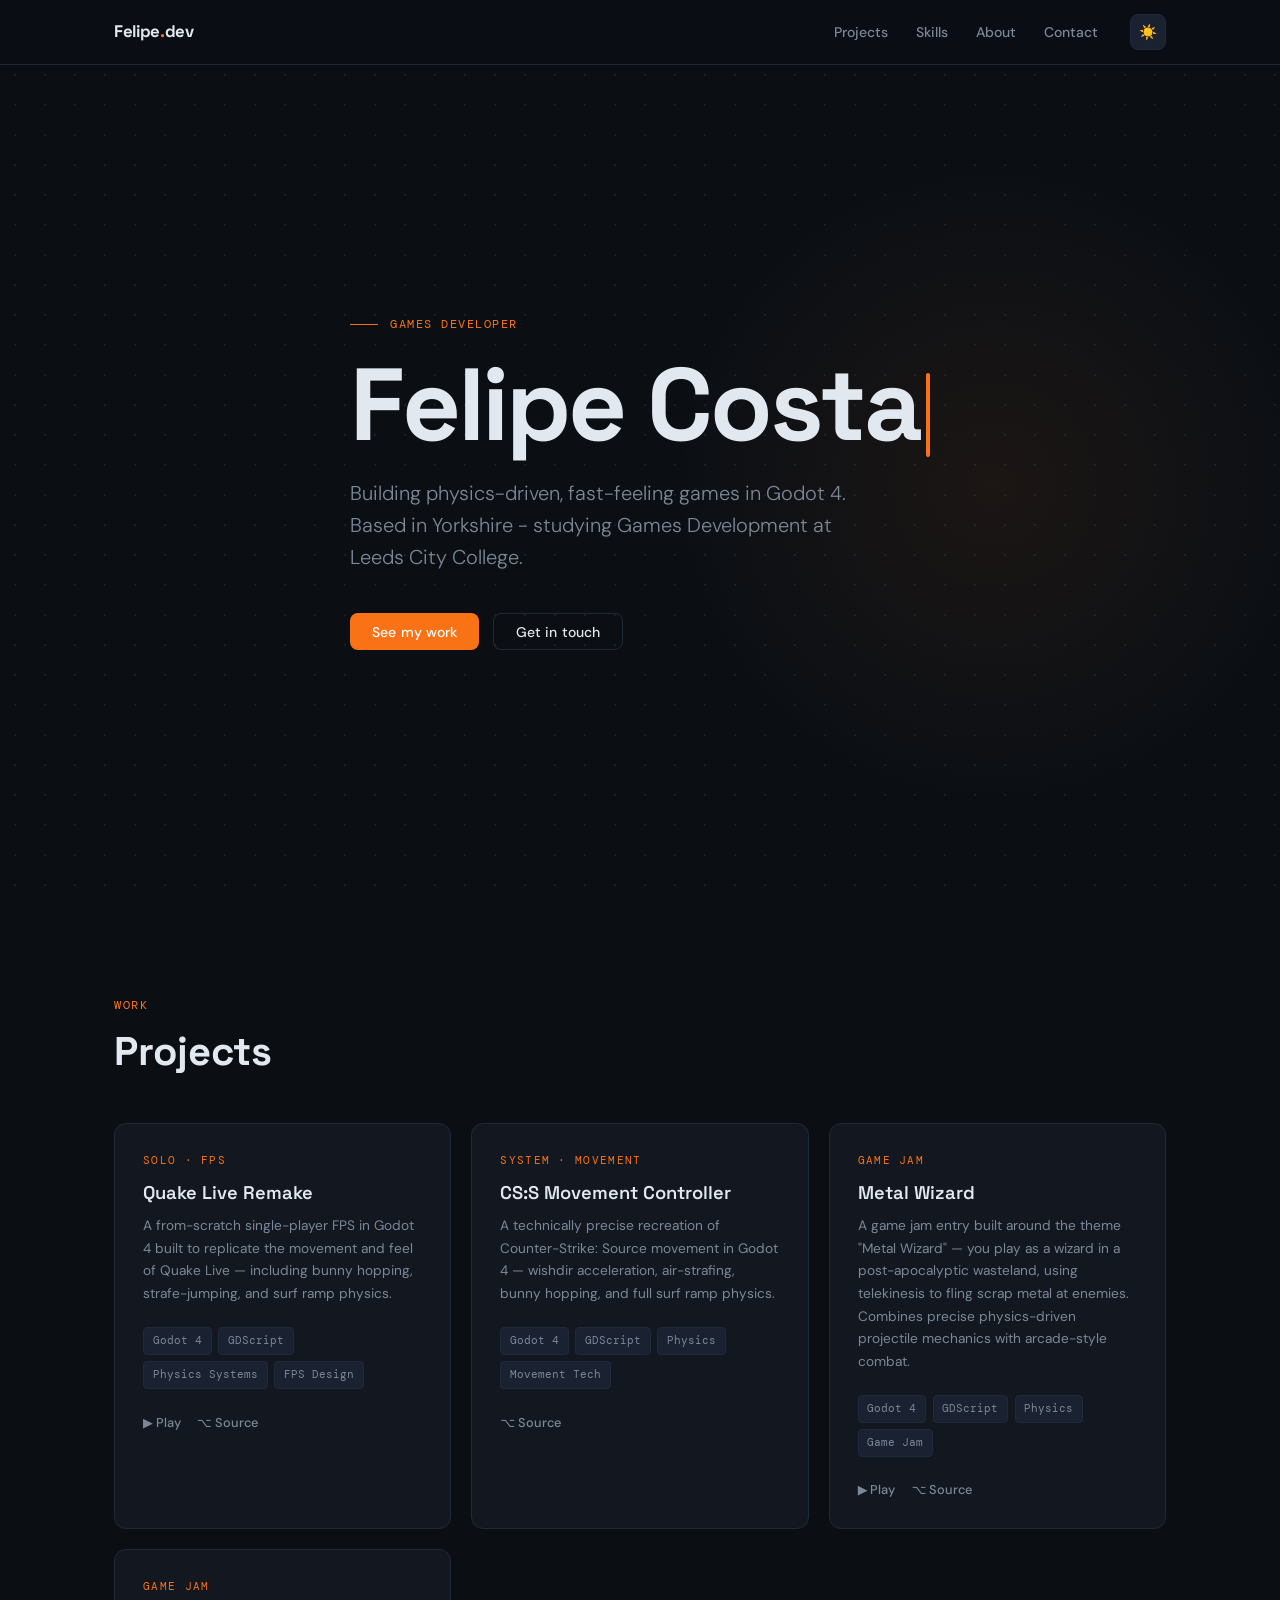
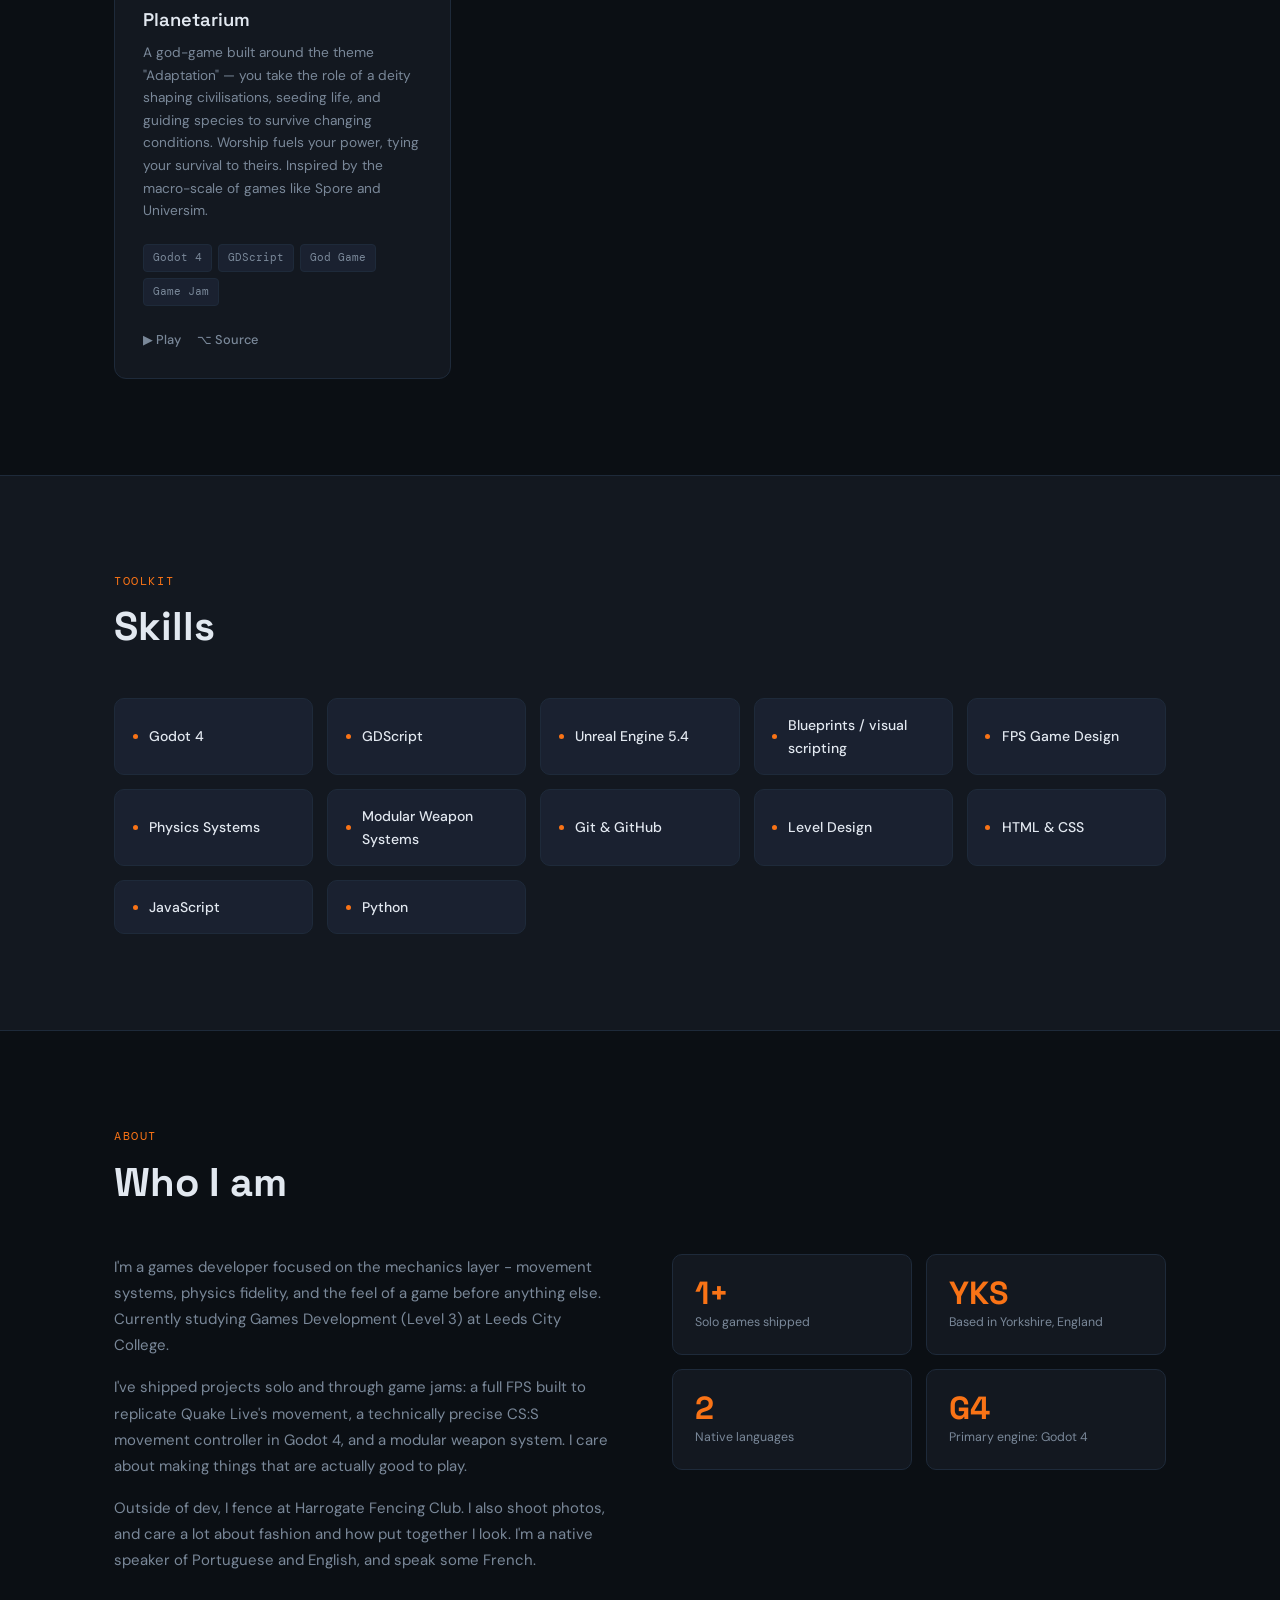
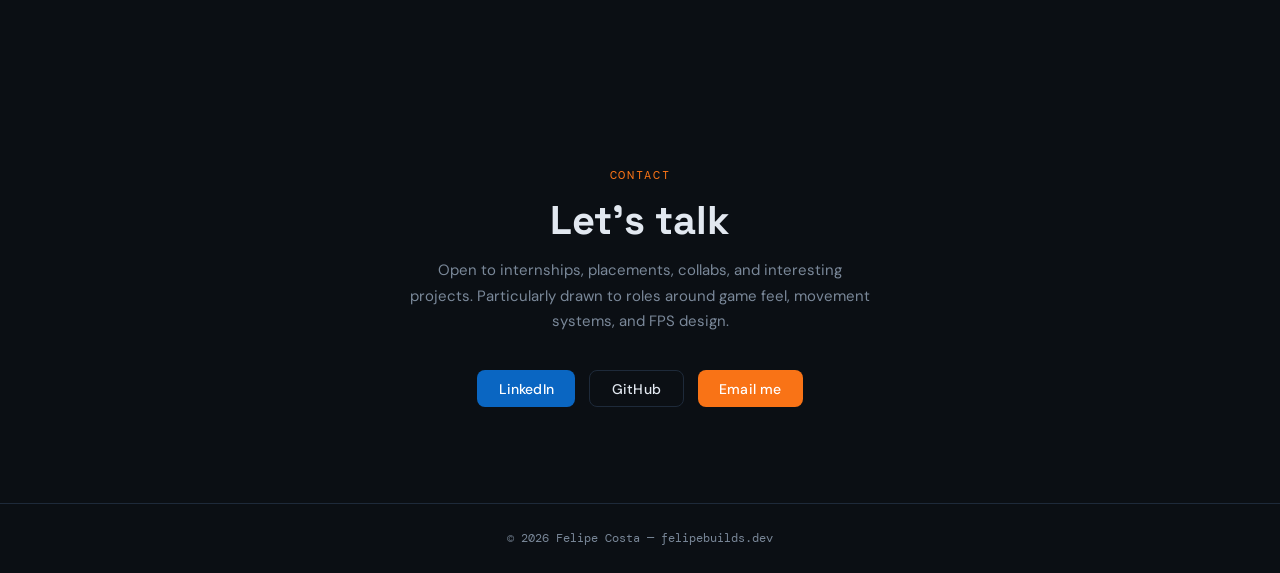
==== index.html @ 974b6982 "Fix HTML closing tag and remove unnecessary lines" ====
<!DOCTYPE html>
<html lang="en" data-theme="dark">
<head>
  <meta charset="UTF-8" />
  <meta name="viewport" content="width=device-width, initial-scale=1.0" />
  <title>Felipe Costa — Games Developer</title>
  <link rel="preconnect" href="https://fonts.googleapis.com" />
  <link rel="preconnect" href="https://fonts.gstatic.com" crossorigin />
  <link href="https://fonts.googleapis.com/css2?family=Space+Grotesk:wght@400;500;600;700&family=DM+Sans:ital,opsz,wght@0,9..40,300;0,9..40,400;0,9..40,500;1,9..40,300&family=DM+Mono:wght@400;500&display=swap" rel="stylesheet" />
  <style>

    /* ============================================================
       DESIGN TOKENS — edit colours here
    ============================================================ */
    :root {
      --bg:        #0B0F14;
      --surface:   #131820;
      --surface-2: #1A2130;
      --border:    #1E2A3A;
      --text:      #E2E8F0;
      --text-2:    #7A8899;
      --accent:    #F97316;
      --nav-bg:    rgba(11, 15, 20, 0.85);
    }

    [data-theme="light"] {
      --bg:        #F8F9FB;
      --surface:   #FFFFFF;
      --surface-2: #EEF1F5;
      --border:    #DDE2EA;
      --text:      #0B0F14;
      --text-2:    #5A6676;
      --accent:    #EA6C10;
      --nav-bg:    rgba(248, 249, 251, 0.85);
    }


    /* ============================================================
       RESET & BASE
    ============================================================ */
    *, *::before, *::after { box-sizing: border-box; margin: 0; padding: 0; }

    html { scroll-behavior: smooth; }

    body {
      background-color: var(--bg);
      color: var(--text);
      font-family: 'DM Sans', system-ui, sans-serif;
      font-size: 1rem;
      line-height: 1.65;
      transition: background-color 0.3s, color 0.3s;
      -webkit-font-smoothing: antialiased;
    }

    a { color: inherit; text-decoration: none; }


    /* ============================================================
       LAYOUT UTILITIES
    ============================================================ */
    .container {
      max-width: 1100px;
      margin: 0 auto;
      padding: 0 1.5rem;
    }

    .section { padding: 6rem 0; }

    .section-label {
      font-family: 'DM Mono', monospace;
      font-size: 0.72rem;
      letter-spacing: 0.14em;
      text-transform: uppercase;
      color: var(--accent);
      margin-bottom: 0.85rem;
      display: block;
    }

    .section-title {
      font-family: 'Space Grotesk', sans-serif;
      font-size: clamp(1.75rem, 4vw, 2.5rem);
      font-weight: 700;
      color: var(--text);
      line-height: 1.15;
      margin-bottom: 3rem;
    }


    /* ============================================================
       NAV
    ============================================================ */
    nav {
      position: fixed;
      top: 0; left: 0; right: 0;
      z-index: 100;
      background: var(--nav-bg);
      backdrop-filter: blur(14px);
      -webkit-backdrop-filter: blur(14px);
      border-bottom: 1px solid var(--border);
      transition: background 0.3s;
    }

    .nav-inner {
      display: flex;
      align-items: center;
      justify-content: space-between;
      height: 64px;
    }

    .nav-logo {
      font-family: 'Space Grotesk', sans-serif;
      font-weight: 700;
      font-size: 1.05rem;
      color: var(--text);
      letter-spacing: -0.02em;
    }

    .nav-logo span { color: var(--accent); }

    .nav-right {
      display: flex;
      align-items: center;
      gap: 2rem;
    }

    .nav-links {
      display: flex;
      align-items: center;
      gap: 1.75rem;
      list-style: none;
    }

    .nav-links a {
      font-size: 0.875rem;
      font-weight: 500;
      color: var(--text-2);
      transition: color 0.2s;
    }

    .nav-links a:hover { color: var(--text); }

    .theme-toggle {
      background: var(--surface-2);
      border: 1px solid var(--border);
      color: var(--text-2);
      width: 36px;
      height: 36px;
      border-radius: 8px;
      cursor: pointer;
      display: flex;
      align-items: center;
      justify-content: center;
      font-size: 0.9rem;
      transition: background 0.2s, border-color 0.2s;
      flex-shrink: 0;
    }

    .theme-toggle:hover {
      background: var(--surface);
      border-color: var(--accent);
    }


    /* ============================================================
       HERO
    ============================================================ */
    .hero {
      min-height: 100vh;
      display: flex;
      align-items: center;
      padding-top: 64px;
      position: relative;
      overflow: hidden;
    }

    /* Game-engine dot grid background */
    .hero::before {
      content: '';
      position: absolute;
      inset: 0;
      background-image: radial-gradient(circle, var(--border) 1px, transparent 1px);
      background-size: 30px 30px;
      opacity: 0.6;
      pointer-events: none;
    }

    /* Soft orange ambient glow */
    .hero::after {
      content: '';
      position: absolute;
      top: 15%;
      right: -5%;
      width: 700px;
      height: 700px;
      background: radial-gradient(circle, rgba(249, 115, 22, 0.07) 0%, transparent 65%);
      pointer-events: none;
    }

    .hero-content { position: relative; z-index: 1; }

    .hero-eyebrow {
      font-family: 'DM Mono', monospace;
      font-size: 0.78rem;
      color: var(--accent);
      letter-spacing: 0.12em;
      text-transform: uppercase;
      margin-bottom: 1.25rem;
      display: flex;
      align-items: center;
      gap: 0.75rem;
    }

    .hero-eyebrow::before {
      content: '';
      display: block;
      width: 28px;
      height: 1px;
      background: var(--accent);
    }

    .hero-name {
      font-family: 'Space Grotesk', sans-serif;
      font-size: clamp(3rem, 8vw, 6.5rem);
      font-weight: 700;
      line-height: 1.0;
      letter-spacing: -0.03em;
      color: var(--text);
      margin-bottom: 1.25rem;
    }

    .cursor {
      display: inline-block;
      width: 4px;
      height: 0.82em;
      background: var(--accent);
      margin-left: 6px;
      vertical-align: middle;
      animation: blink 1.1s step-end infinite;
      border-radius: 2px;
    }

    @keyframes blink {
      0%, 100% { opacity: 1; }
      50%       { opacity: 0; }
    }

    .hero-tagline {
      font-size: clamp(1rem, 2.2vw, 1.25rem);
      color: var(--text-2);
      font-weight: 300;
      margin-bottom: 2.5rem;
      max-width: 520px;
      line-height: 1.6;
    }

    .hero-ctas {
      display: flex;
      gap: 0.875rem;
      flex-wrap: wrap;
    }


    /* ============================================================
       BUTTONS
    ============================================================ */
    .btn {
      display: inline-flex;
      align-items: center;
      gap: 0.4rem;
      font-family: 'DM Sans', sans-serif;
      font-size: 0.875rem;
      font-weight: 500;
      padding: 0.65rem 1.35rem;
      border-radius: 8px;
      transition: all 0.2s;
      cursor: pointer;
      border: none;
      line-height: 1;
      letter-spacing: 0.01em;
    }

    /* Orange — Email */
    .btn-primary {
      background: var(--accent);
      color: #fff;
    }

    .btn-primary:hover {
      background: #EA6C10;
      transform: translateY(-2px);
      box-shadow: 0 6px 24px rgba(249, 115, 22, 0.28);
    }

    /* Blue — LinkedIn */
    .btn-linkedin {
      background: #0A66C2;
      color: #fff;
    }

    .btn-linkedin:hover {
      background: #0958a8;
      transform: translateY(-2px);
      box-shadow: 0 6px 24px rgba(10, 102, 194, 0.35);
    }

    /* Ghost — GitHub */
    .btn-github {
      background: transparent;
      color: var(--text);
      border: 1px solid var(--border);
    }

    .btn-github:hover {
      transform: translateY(-2px);
      border-color: var(--text);
      box-shadow: 0 0 16px rgba(226, 232, 240, 0.15);
    }

    [data-theme="light"] .btn-github:hover {
      border-color: #0B0F14;
      box-shadow: 0 0 16px rgba(11, 15, 20, 0.12);
    }

    /* Generic outline — kept for any future use */
    .btn-outline {
      background: transparent;
      color: var(--text);
      border: 1px solid var(--border);
    }

    .btn-outline:hover {
      border-color: var(--accent);
      color: var(--accent);
      transform: translateY(-2px);
    }


    /* ============================================================
       PROJECT CARDS
    ============================================================ */
    .projects-grid {
      display: grid;
      grid-template-columns: repeat(auto-fill, minmax(310px, 1fr));
      gap: 1.25rem;
    }

    .project-card {
      background: var(--surface);
      border: 1px solid var(--border);
      border-radius: 12px;
      padding: 1.75rem;
      position: relative;
      transition: transform 0.2s, box-shadow 0.2s;
      overflow: hidden;
    }

    /* Left border draws down on hover — signature animation */
    .project-card::before {
      content: '';
      position: absolute;
      left: 0;
      top: 50%;
      bottom: 50%;
      width: 3px;
      background: var(--accent);
      border-radius: 0 2px 2px 0;
      transition: top 0.3s ease, bottom 0.3s ease;
    }

    .project-card:hover::before { top: 0; bottom: 0; }

    .project-card:hover {
      transform: translateY(-4px);
      box-shadow: 0 16px 48px rgba(0, 0, 0, 0.35);
    }

    .project-type {
      font-family: 'DM Mono', monospace;
      font-size: 0.68rem;
      text-transform: uppercase;
      letter-spacing: 0.12em;
      color: var(--accent);
      margin-bottom: 0.7rem;
      display: block;
    }

    .project-name {
      font-family: 'Space Grotesk', sans-serif;
      font-size: 1.15rem;
      font-weight: 600;
      color: var(--text);
      margin-bottom: 0.6rem;
      line-height: 1.3;
    }

    .project-desc {
      font-size: 0.855rem;
      color: var(--text-2);
      margin-bottom: 1.4rem;
      line-height: 1.65;
    }

    .project-stack {
      display: flex;
      flex-wrap: wrap;
      gap: 0.4rem;
      margin-bottom: 1.4rem;
    }

    .stack-tag {
      font-family: 'DM Mono', monospace;
      font-size: 0.68rem;
      padding: 0.25rem 0.55rem;
      border-radius: 4px;
      background: var(--surface-2);
      color: var(--text-2);
      border: 1px solid var(--border);
    }

    .project-links {
      display: flex;
      gap: 1rem;
    }

    .project-link {
      font-size: 0.8rem;
      font-weight: 500;
      color: var(--text-2);
      display: flex;
      align-items: center;
      gap: 0.3rem;
      transition: color 0.2s;
    }

    .project-link:hover { color: var(--accent); }


    /* ============================================================
       SKILLS
    ============================================================ */
    .skills-section {
      background: var(--surface);
      border-top: 1px solid var(--border);
      border-bottom: 1px solid var(--border);
    }

    .skills-grid {
      display: grid;
      grid-template-columns: repeat(auto-fill, minmax(195px, 1fr));
      gap: 0.875rem;
    }

    .skill-item {
      display: flex;
      align-items: center;
      gap: 0.7rem;
      padding: 0.9rem 1.1rem;
      background: var(--surface-2);
      border: 1px solid var(--border);
      border-radius: 10px;
      font-size: 0.875rem;
      font-weight: 500;
      transition: border-color 0.2s, color 0.2s;
    }

    .skill-item:hover {
      border-color: var(--accent);
      color: var(--accent);
    }

    .skill-dot {
      width: 5px;
      height: 5px;
      border-radius: 50%;
      background: var(--accent);
      flex-shrink: 0;
    }


    /* ============================================================
       ABOUT
    ============================================================ */
    .about-grid {
      display: grid;
      grid-template-columns: 1fr 1fr;
      gap: 4rem;
      align-items: start;
    }

    .about-text p {
      color: var(--text-2);
      margin-bottom: 1rem;
      font-size: 0.935rem;
      line-height: 1.75;
    }

    .about-text p:last-child { margin-bottom: 0; }

    .about-stats {
      display: grid;
      grid-template-columns: 1fr 1fr;
      gap: 0.875rem;
    }

    .stat-card {
      background: var(--surface);
      border: 1px solid var(--border);
      border-radius: 10px;
      padding: 1.4rem;
    }

    .stat-number {
      font-family: 'Space Grotesk', sans-serif;
      font-size: 2rem;
      font-weight: 700;
      color: var(--accent);
      line-height: 1;
      margin-bottom: 0.3rem;
    }

    .stat-label {
      font-size: 0.775rem;
      color: var(--text-2);
      line-height: 1.4;
    }


    /* ============================================================
       CONTACT
    ============================================================ */
    .contact-section { text-align: center; }

    .contact-section .section-title { margin-bottom: 0.875rem; }

    .contact-sub {
      color: var(--text-2);
      font-size: 0.935rem;
      margin-bottom: 2.25rem;
      max-width: 460px;
      margin-left: auto;
      margin-right: auto;
      line-height: 1.7;
    }

    .contact-links {
      display: flex;
      justify-content: center;
      gap: 0.875rem;
      flex-wrap: wrap;
    }


    /* ============================================================
       FOOTER
    ============================================================ */
    footer {
      border-top: 1px solid var(--border);
      padding: 1.5rem 0;
      text-align: center;
    }

    footer p {
      font-size: 0.775rem;
      color: var(--text-2);
      font-family: 'DM Mono', monospace;
    }


    /* ============================================================
       RESPONSIVE
    ============================================================ */
    @media (max-width: 768px) {
      .nav-links { display: none; }
      .about-grid { grid-template-columns: 1fr; gap: 2rem; }
      .section { padding: 4rem 0; }
    }

    @media (max-width: 480px) {
      .about-stats { grid-template-columns: 1fr 1fr; }
    }


    /* ============================================================
       REDUCED MOTION
    ============================================================ */
    @media (prefers-reduced-motion: reduce) {
      .cursor { animation: none; opacity: 1; }
      * { transition-duration: 0.01ms !important; }
    }

  </style>
</head>
<body>


  <!-- ============================================================
       NAV
  ============================================================ -->
  <nav>
    <div class="container nav-inner">

      <a href="#" class="nav-logo">Felipe<span>.</span>dev</a>

      <div class="nav-right">
        <ul class="nav-links">
          <li><a href="#projects">Projects</a></li>
          <li><a href="#skills">Skills</a></li>
          <li><a href="#about">About</a></li>
          <li><a href="#contact">Contact</a></li>
        </ul>
        <button class="theme-toggle" id="themeToggle" aria-label="Toggle theme">☀️</button>
      </div>

    </div>
  </nav>


  <!-- ============================================================
       HERO
  ============================================================ -->
  <section class="hero" id="hero">
    <div class="container hero-content">

      <p class="hero-eyebrow">Games Developer</p>

      <h1 class="hero-name">
        Felipe Costa<span class="cursor" aria-hidden="true"></span>
      </h1>

      <p class="hero-tagline">
        Building physics-driven, fast-feeling games in Godot 4.
        Based in Yorkshire - studying Games Development at Leeds City College.
      </p>

      <div class="hero-ctas">
        <a href="#projects" class="btn btn-primary">See my work</a>
        <a href="#contact"  class="btn btn-outline">Get in touch</a>
      </div>

    </div>
  </section>


  <!-- ============================================================
       PROJECTS
       To add a new card: copy one full project-card block,
       paste it after the last one, and update the content.
  ============================================================ -->
  <section class="section" id="projects">
    <div class="container">

      <span class="section-label">Work</span>
      <h2 class="section-title">Projects</h2>

      <div class="projects-grid">


        <!-- PROJECT: Quake Live Remake -->
        <div class="project-card">

          <span class="project-type">Solo · FPS</span>
          <h3 class="project-name">Quake Live Remake</h3>
          <p class="project-desc">
            A from-scratch single-player FPS in Godot 4 built to replicate the movement
            and feel of Quake Live — including bunny hopping, strafe-jumping, and surf ramp physics.
          </p>

          <div class="project-stack">
            <span class="stack-tag">Godot 4</span>
            <span class="stack-tag">GDScript</span>
            <span class="stack-tag">Physics Systems</span>
            <span class="stack-tag">FPS Design</span>
          </div>

          <div class="project-links">
            <a href="#" class="project-link">▶ Play</a>
            <a href="https://github.com/Felipe-builds" class="project-link" target="_blank" rel="noopener">⌥ Source</a>
          </div>

        </div>
        <!-- END PROJECT: Quake Live Remake -->


        <!-- PROJECT: CS:S Movement Controller -->
        <div class="project-card">

          <span class="project-type">System · Movement</span>
          <h3 class="project-name">CS:S Movement Controller</h3>
          <p class="project-desc">
            A technically precise recreation of Counter-Strike: Source movement in Godot 4 —
            wishdir acceleration, air-strafing, bunny hopping, and full surf ramp physics.
          </p>

          <div class="project-stack">
            <span class="stack-tag">Godot 4</span>
            <span class="stack-tag">GDScript</span>
            <span class="stack-tag">Physics</span>
            <span class="stack-tag">Movement Tech</span>
          </div>

          <div class="project-links">
            <a href="https://github.com/Felipe-builds" class="project-link" target="_blank" rel="noopener">⌥ Source</a>
          </div>

        </div>
        <!-- END PROJECT: CS:S Movement Controller -->


        <!-- PROJECT: Metal Wizard -->
        <div class="project-card">

          <span class="project-type">Game Jam</span>
          <h3 class="project-name">Metal Wizard</h3>
          <p class="project-desc">
            A game jam entry built around the theme "Metal Wizard" — you play as a wizard
            in a post-apocalyptic wasteland, using telekinesis to fling scrap metal at enemies.
            Combines precise physics-driven projectile mechanics with arcade-style combat.
          </p>

          <div class="project-stack">
            <span class="stack-tag">Godot 4</span>
            <span class="stack-tag">GDScript</span>
            <span class="stack-tag">Physics</span>
            <span class="stack-tag">Game Jam</span>
          </div>

          <div class="project-links">
            <a href="#" class="project-link">▶ Play</a>
            <a href="#" class="project-link">⌥ Source</a>
          </div>

        </div>
        <!-- END PROJECT: Metal Wizard -->


        <!-- PROJECT: Planetarium -->
        <div class="project-card">

          <span class="project-type">Game Jam</span>
          <h3 class="project-name">Planetarium</h3>
          <p class="project-desc">
            A god-game built around the theme "Adaptation" — you take the role of a deity
            shaping civilisations, seeding life, and guiding species to survive changing
            conditions. Worship fuels your power, tying your survival to theirs.
            Inspired by the macro-scale of games like Spore and Universim.
          </p>

          <div class="project-stack">
            <span class="stack-tag">Godot 4</span>
            <span class="stack-tag">GDScript</span>
            <span class="stack-tag">God Game</span>
            <span class="stack-tag">Game Jam</span>
          </div>

          <div class="project-links">
            <a href="#" class="project-link">▶ Play</a>
            <a href="#" class="project-link">⌥ Source</a>
          </div>

        </div>
        <!-- END PROJECT: Planetarium -->


      </div>
    </div>
  </section>


  <!-- ============================================================
       SKILLS
       To add a skill: copy a skill-item line and update the text.
  ============================================================ -->
  <section class="section skills-section" id="skills">
    <div class="container">

      <span class="section-label">Toolkit</span>
      <h2 class="section-title">Skills</h2>

      <div class="skills-grid">
        <div class="skill-item"><span class="skill-dot"></span>Godot 4</div>
        <div class="skill-item"><span class="skill-dot"></span>GDScript</div>
        <div class="skill-item"><span class="skill-dot"></span>Unreal Engine 5.4</div>
        <div class="skill-item"><span class="skill-dot"></span>Blueprints / visual scripting</div>
        <div class="skill-item"><span class="skill-dot"></span>FPS Game Design</div>
        <div class="skill-item"><span class="skill-dot"></span>Physics Systems</div>
        <div class="skill-item"><span class="skill-dot"></span>Modular Weapon Systems</div>
        <div class="skill-item"><span class="skill-dot"></span>Git &amp; GitHub</div>
        <div class="skill-item"><span class="skill-dot"></span>Level Design</div>
        <div class="skill-item"><span class="skill-dot"></span>HTML &amp; CSS</div>
        <div class="skill-item"><span class="skill-dot"></span>JavaScript</div>
        <div class="skill-item"><span class="skill-dot"></span>Python</div>
        
      </div>

    </div>
  </section>


  <!-- ============================================================
       ABOUT
  ============================================================ -->
  <section class="section" id="about">
    <div class="container">

      <span class="section-label">About</span>
      <h2 class="section-title">Who I am</h2>

      <div class="about-grid">

        <div class="about-text">
          <p>
            I'm a games developer focused on the mechanics layer - movement systems,
            physics fidelity, and the feel of a game before anything else. Currently
            studying Games Development (Level 3) at Leeds City College.
          </p>
          <p>
            I've shipped projects solo and through game jams: a full FPS built to replicate
            Quake Live's movement, a technically precise CS:S movement controller in Godot 4,
            and a modular weapon system. I care about making things that are actually good to play.
          </p>
          <p>
            Outside of dev, I fence at Harrogate Fencing Club. I also shoot photos, and care a lot
            about fashion and how put together I look. I'm a native speaker of Portuguese
            and English, and speak some French.
          </p>
        </div>

        <div class="about-stats">

          <div class="stat-card">
            <div class="stat-number">1+</div>
            <div class="stat-label">Solo games shipped</div>
          </div>

          <div class="stat-card">
            <div class="stat-number">YKS</div>
            <div class="stat-label">Based in Yorkshire, England</div>
          </div>

          <div class="stat-card">
            <div class="stat-number">2</div>
            <div class="stat-label">Native languages</div>
          </div>

          <div class="stat-card">
            <div class="stat-number">G4</div>
            <div class="stat-label">Primary engine: Godot 4</div>
          </div>

        </div>

      </div>
    </div>
  </section>


  <!-- ============================================================
       CONTACT
  ============================================================ -->
  <section class="section contact-section" id="contact">
    <div class="container">

      <span class="section-label">Contact</span>
      <h2 class="section-title">Let's talk</h2>

      <p class="contact-sub">
        Open to internships, placements, collabs, and interesting projects.
        Particularly drawn to roles around game feel, movement systems, and FPS design.
      </p>

      <div class="contact-links">
        <a href="https://www.linkedin.com/in/felipe-franco-da-costa-ab75b3418/" class="btn btn-linkedin" target="_blank" rel="noopener">LinkedIn</a>
        <a href="https://github.com/Felipe-builds" class="btn btn-github" target="_blank" rel="noopener">GitHub</a>
        <a href="mailto:felipe@francodacosta.com" class="btn btn-primary">Email me</a>
      </div>

    </div>
  </section>


  <!-- ============================================================
       FOOTER
  ============================================================ -->
  <footer>
    <div class="container">
      <p>© 2026 Felipe Costa — felipebuilds.dev</p>
    </div>
  </footer>


  <!-- ============================================================
       THEME TOGGLE SCRIPT
  ============================================================ -->
  <script>
    const toggle = document.getElementById('themeToggle');
    const html   = document.documentElement;

    const saved  = localStorage.getItem('fc-theme') || 'dark';
    html.setAttribute('data-theme', saved);
    toggle.textContent = saved === 'dark' ? '☀️' : '🌙';

    toggle.addEventListener('click', () => {
      const next = html.getAttribute('data-theme') === 'dark' ? 'light' : 'dark';
      html.setAttribute('data-theme', next);
      toggle.textContent = next === 'dark' ? '☀️' : '🌙';
      localStorage.setItem('fc-theme', next);
    });
  </script>


</body>
</html>
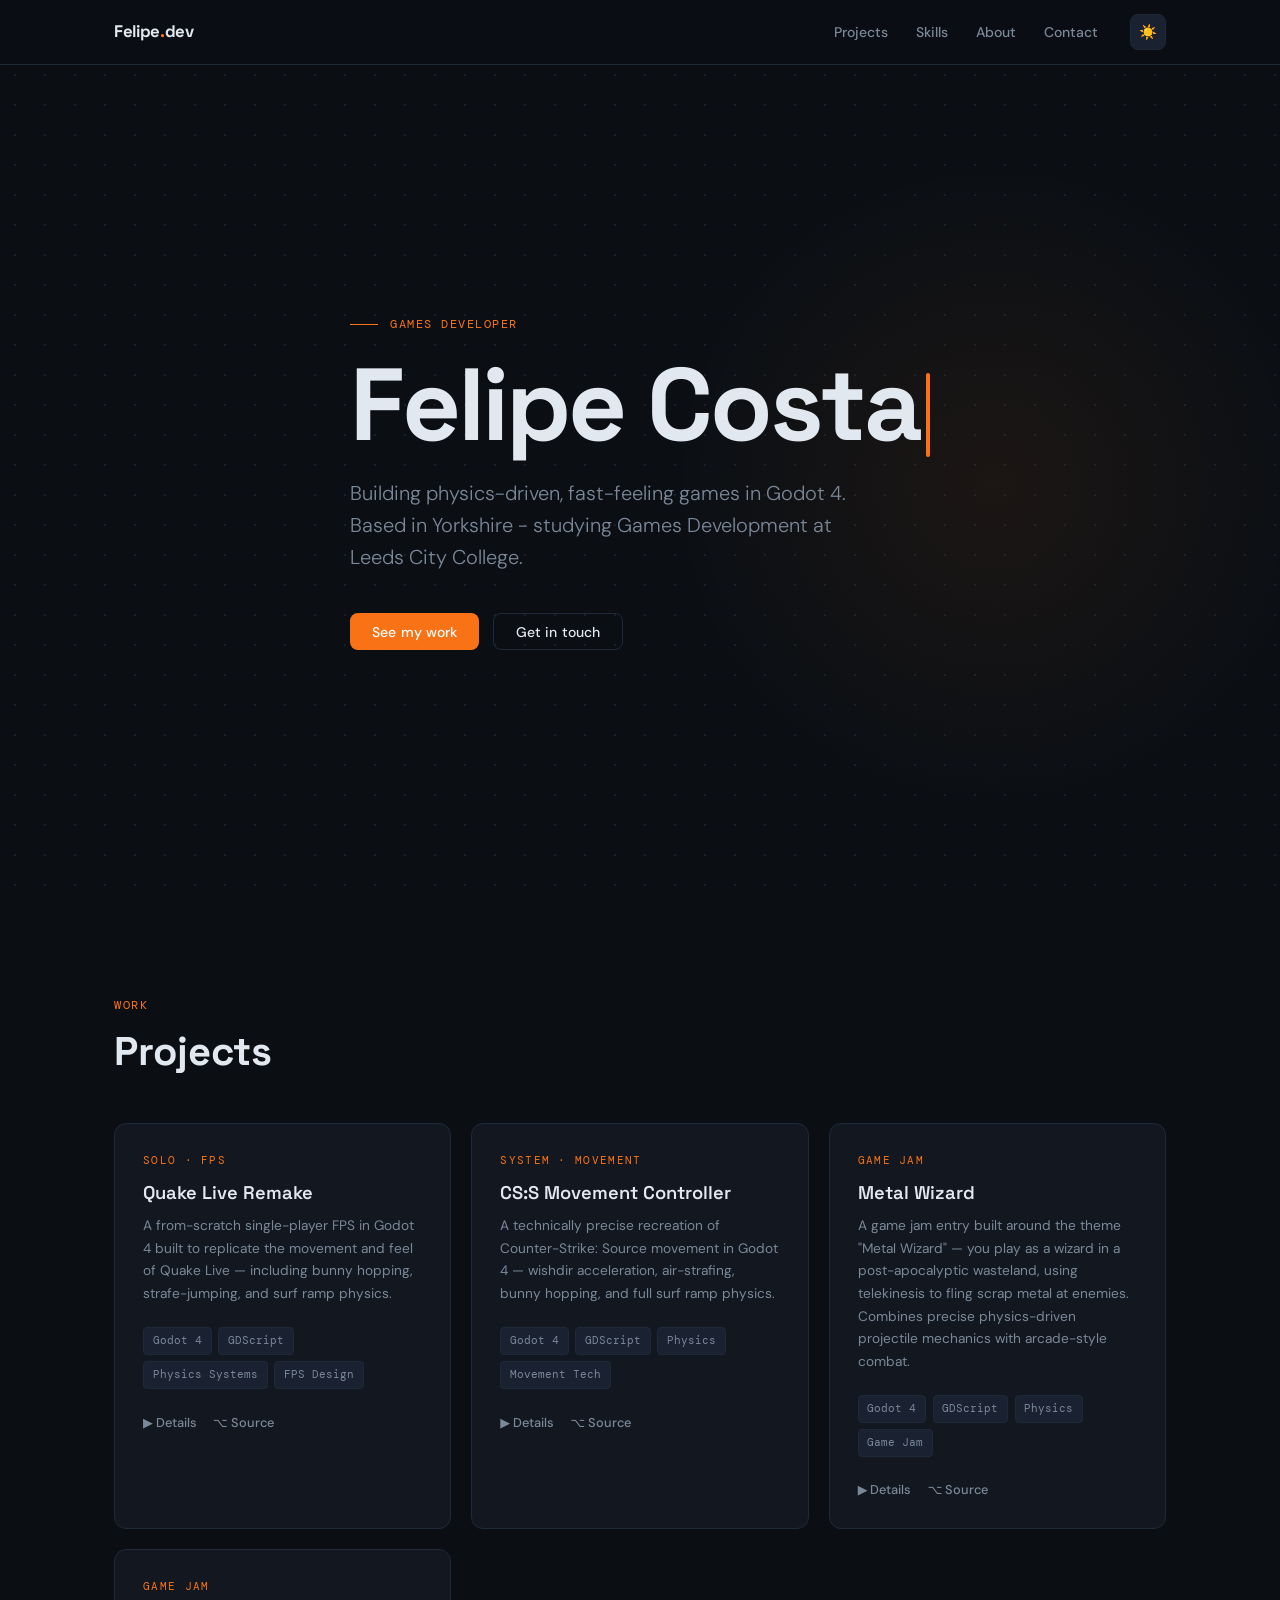
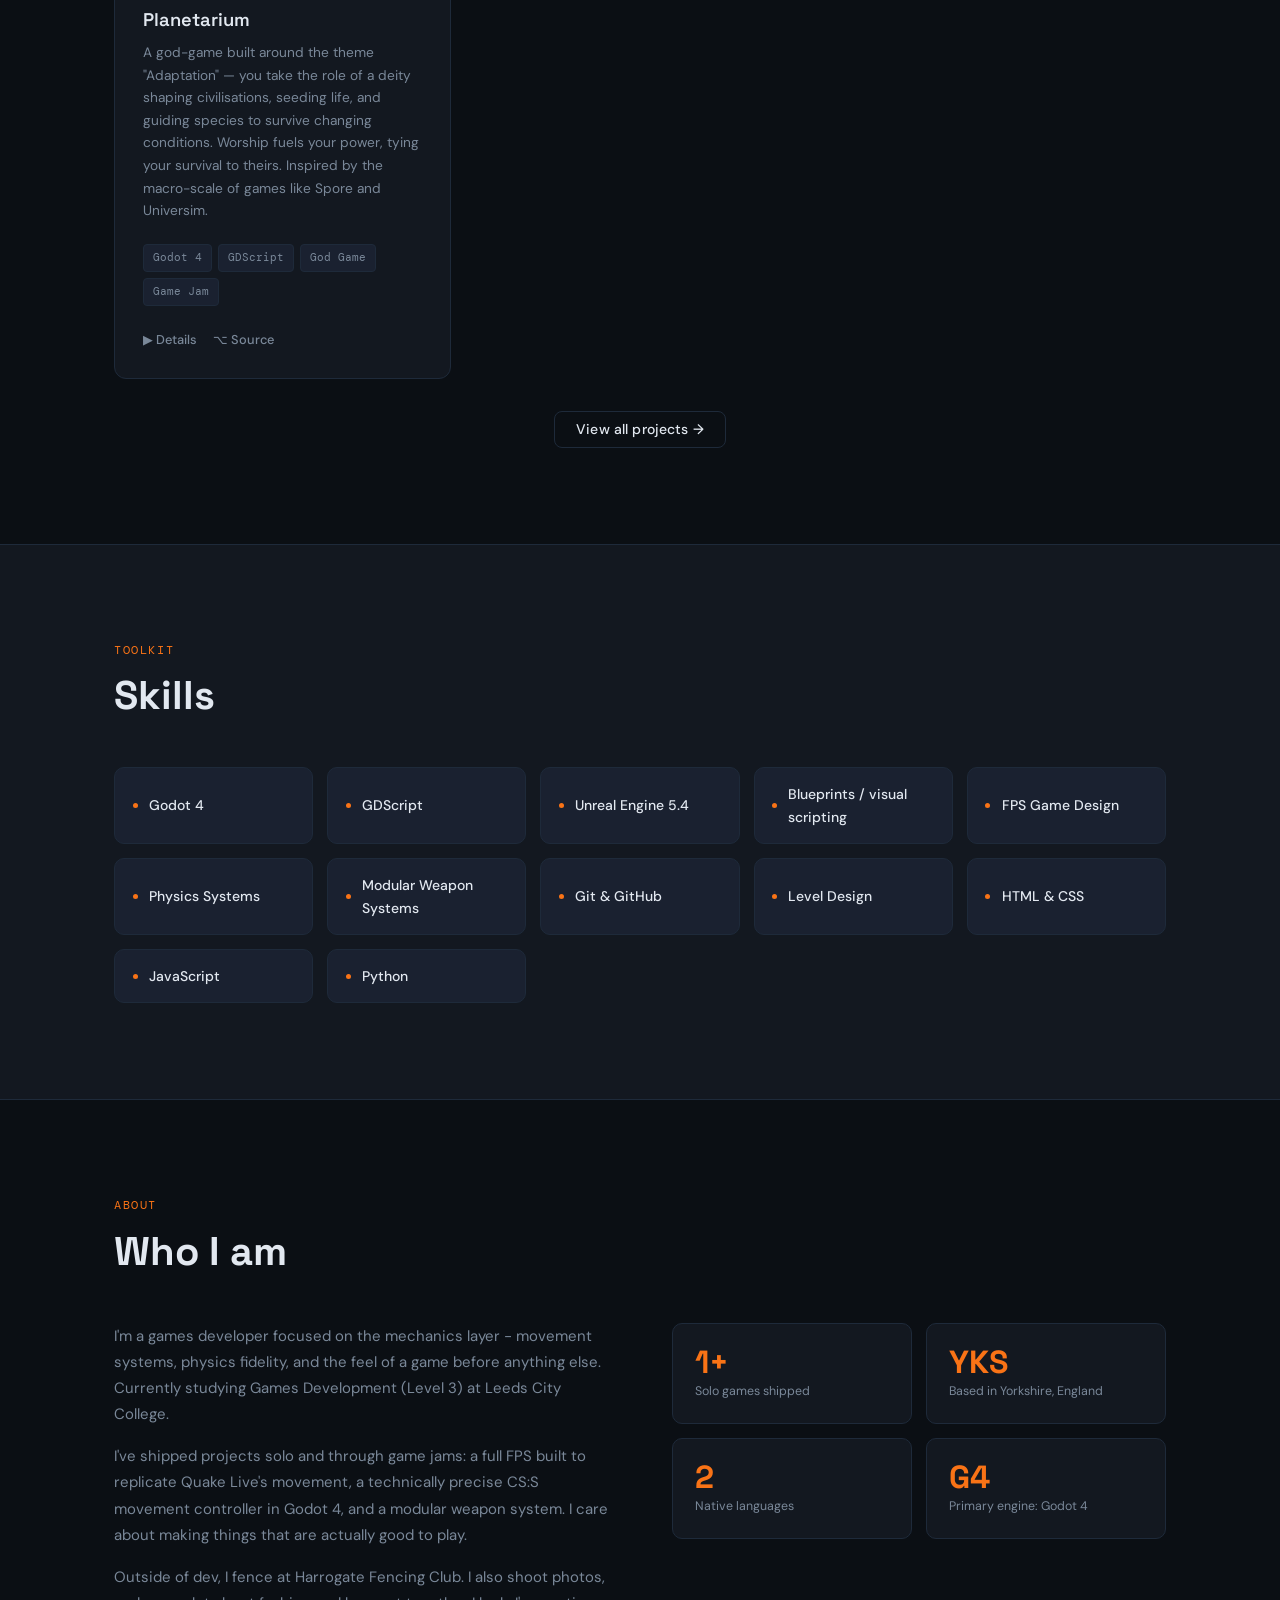
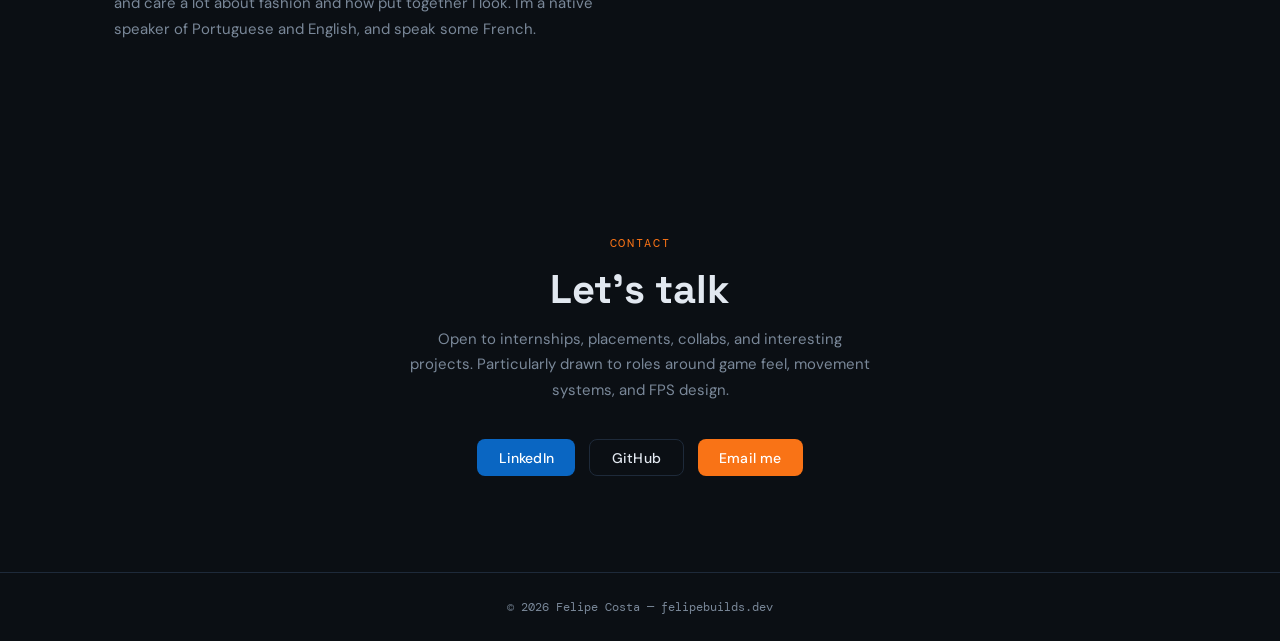
==== commit 3d80d94a: "Update navigation links and styles in index.html Added navigation links and improved responsiveness." ====
--- a/index.html
+++ b/index.html
@@ -9,9 +9,7 @@
   <link href="https://fonts.googleapis.com/css2?family=Space+Grotesk:wght@400;500;600;700&family=DM+Sans:ital,opsz,wght@0,9..40,300;0,9..40,400;0,9..40,500;1,9..40,300&family=DM+Mono:wght@400;500&display=swap" rel="stylesheet" />
   <style>
 
-    /* ============================================================
-       DESIGN TOKENS — edit colours here
-    ============================================================ */
+    /* DESIGN TOKENS — edit colours here */
     :root {
       --bg:        #0B0F14;
       --surface:   #131820;
@@ -35,9 +33,7 @@
     }
 
 
-    /* ============================================================
-       RESET & BASE
-    ============================================================ */
+    /* RESET & BASE*/
     *, *::before, *::after { box-sizing: border-box; margin: 0; padding: 0; }
 
     html { scroll-behavior: smooth; }
@@ -55,9 +51,7 @@
     a { color: inherit; text-decoration: none; }
 
 
-    /* ============================================================
-       LAYOUT UTILITIES
-    ============================================================ */
+    /* LAYOUT UTILITIES */
     .container {
       max-width: 1100px;
       margin: 0 auto;
@@ -86,9 +80,7 @@
     }
 
 
-    /* ============================================================
-       NAV
-    ============================================================ */
+    /* NAV */
     nav {
       position: fixed;
       top: 0; left: 0; right: 0;
@@ -105,6 +97,7 @@
       align-items: center;
       justify-content: space-between;
       height: 64px;
+      gap: 0.75rem;
     }
 
     .nav-logo {
@@ -113,6 +106,7 @@
       font-size: 1.05rem;
       color: var(--text);
       letter-spacing: -0.02em;
+      flex-shrink: 0;
     }
 
     .nav-logo span { color: var(--accent); }
@@ -121,6 +115,7 @@
       display: flex;
       align-items: center;
       gap: 2rem;
+      min-width: 0;
     }
 
     .nav-links {
@@ -128,13 +123,19 @@
       align-items: center;
       gap: 1.75rem;
       list-style: none;
-    }
+      overflow-x: auto;
+      scrollbar-width: none;
+      -ms-overflow-style: none;
+    }
+
+    .nav-links::-webkit-scrollbar { display: none; }
 
     .nav-links a {
       font-size: 0.875rem;
       font-weight: 500;
       color: var(--text-2);
       transition: color 0.2s;
+      white-space: nowrap;
     }
 
     .nav-links a:hover { color: var(--text); }
@@ -161,9 +162,7 @@
     }
 
 
-    /* ============================================================
-       HERO
-    ============================================================ */
+    /* HERO */
     .hero {
       min-height: 100vh;
       display: flex;
@@ -260,9 +259,7 @@
     }
 
 
-    /* ============================================================
-       BUTTONS
-    ============================================================ */
+    /* BUTTONS */
     .btn {
       display: inline-flex;
       align-items: center;
@@ -335,9 +332,7 @@
     }
 
 
-    /* ============================================================
-       PROJECT CARDS
-    ============================================================ */
+    /* PROJECT CARDS */
     .projects-grid {
       display: grid;
       grid-template-columns: repeat(auto-fill, minmax(310px, 1fr));
@@ -354,7 +349,7 @@
       overflow: hidden;
     }
 
-    /* Left border draws down on hover — signature animation */
+    /* Left border draws down on hover */
     .project-card::before {
       content: '';
       position: absolute;
@@ -434,10 +429,13 @@
 
     .project-link:hover { color: var(--accent); }
 
-
-    /* ============================================================
-       SKILLS
-    ============================================================ */
+    .projects-more {
+      margin-top: 2rem;
+      text-align: center;
+    }
+
+
+    /* SKILLS */
     .skills-section {
       background: var(--surface);
       border-top: 1px solid var(--border);
@@ -477,9 +475,7 @@
     }
 
 
-    /* ============================================================
-       ABOUT
-    ============================================================ */
+    /* ABOUT */
     .about-grid {
       display: grid;
       grid-template-columns: 1fr 1fr;
@@ -525,9 +521,7 @@
     }
 
 
-    /* ============================================================
-       CONTACT
-    ============================================================ */
+    /* CONTACT */
     .contact-section { text-align: center; }
 
     .contact-section .section-title { margin-bottom: 0.875rem; }
@@ -550,9 +544,7 @@
     }
 
 
-    /* ============================================================
-       FOOTER
-    ============================================================ */
+    /* FOOTER */
     footer {
       border-top: 1px solid var(--border);
       padding: 1.5rem 0;
@@ -566,23 +558,26 @@
     }
 
 
-    /* ============================================================
-       RESPONSIVE
-    ============================================================ */
+    /* RESPONSIVE — nav-links now stay visible at every width instead of
+       vanishing below 768px. They shrink and can scroll horizontally
+       if the screen is too narrow to fit everything on one line. */
     @media (max-width: 768px) {
-      .nav-links { display: none; }
+      .nav-links { gap: 1.1rem; }
+      .nav-links a { font-size: 0.8rem; }
+      .nav-right { gap: 1rem; }
       .about-grid { grid-template-columns: 1fr; gap: 2rem; }
       .section { padding: 4rem 0; }
     }
 
     @media (max-width: 480px) {
+      .nav-logo { font-size: 0.92rem; }
+      .nav-links { gap: 0.8rem; }
+      .nav-links a { font-size: 0.75rem; }
       .about-stats { grid-template-columns: 1fr 1fr; }
     }
 
 
-    /* ============================================================
-       REDUCED MOTION
-    ============================================================ */
+    /* REDUCED MOTION */
     @media (prefers-reduced-motion: reduce) {
       .cursor { animation: none; opacity: 1; }
       * { transition-duration: 0.01ms !important; }
@@ -599,11 +594,11 @@
   <nav>
     <div class="container nav-inner">
 
-      <a href="#" class="nav-logo">Felipe<span>.</span>dev</a>
+      <a href="index.html" class="nav-logo">Felipe<span>.</span>dev</a>
 
       <div class="nav-right">
         <ul class="nav-links">
-          <li><a href="#projects">Projects</a></li>
+          <li><a href="projects.html">Projects</a></li>
           <li><a href="#skills">Skills</a></li>
           <li><a href="#about">About</a></li>
           <li><a href="#contact">Contact</a></li>
@@ -615,9 +610,7 @@
   </nav>
 
 
-  <!-- ============================================================
-       HERO
-  ============================================================ -->
+  <!-- HERO -->
   <section class="hero" id="hero">
     <div class="container hero-content">
 
@@ -633,7 +626,7 @@
       </p>
 
       <div class="hero-ctas">
-        <a href="#projects" class="btn btn-primary">See my work</a>
+        <a href="projects.html" class="btn btn-primary">See my work</a>
         <a href="#contact"  class="btn btn-outline">Get in touch</a>
       </div>
 
@@ -641,11 +634,7 @@
   </section>
 
 
-  <!-- ============================================================
-       PROJECTS
-       To add a new card: copy one full project-card block,
-       paste it after the last one, and update the content.
-  ============================================================ -->
+  <!-- PROJECTS (teaser — full list lives on projects.html) -->
   <section class="section" id="projects">
     <div class="container">
 
@@ -673,7 +662,7 @@
           </div>
 
           <div class="project-links">
-            <a href="#" class="project-link">▶ Play</a>
+            <a href="projects.html" class="project-link">▶ Details</a>
             <a href="https://github.com/Felipe-builds" class="project-link" target="_blank" rel="noopener">⌥ Source</a>
           </div>
 
@@ -699,6 +688,7 @@
           </div>
 
           <div class="project-links">
+            <a href="projects.html" class="project-link">▶ Details</a>
             <a href="https://github.com/Felipe-builds" class="project-link" target="_blank" rel="noopener">⌥ Source</a>
           </div>
 
@@ -725,7 +715,7 @@
           </div>
 
           <div class="project-links">
-            <a href="#" class="project-link">▶ Play</a>
+            <a href="projects.html" class="project-link">▶ Details</a>
             <a href="#" class="project-link">⌥ Source</a>
           </div>
 
@@ -753,7 +743,7 @@
           </div>
 
           <div class="project-links">
-            <a href="#" class="project-link">▶ Play</a>
+            <a href="projects.html" class="project-link">▶ Details</a>
             <a href="#" class="project-link">⌥ Source</a>
           </div>
 
@@ -762,14 +752,16 @@
 
 
       </div>
+
+      <div class="projects-more">
+        <a href="projects.html" class="btn btn-outline">View all projects →</a>
+      </div>
+
     </div>
   </section>
 
 
-  <!-- ============================================================
-       SKILLS
-       To add a skill: copy a skill-item line and update the text.
-  ============================================================ -->
+  <!-- SKILLS -->
   <section class="section skills-section" id="skills">
     <div class="container">
 
@@ -796,9 +788,7 @@
   </section>
 
 
-  <!-- ============================================================
-       ABOUT
-  ============================================================ -->
+  <!-- ABOUT -->
   <section class="section" id="about">
     <div class="container">
 
@@ -854,9 +844,7 @@
   </section>
 
 
-  <!-- ============================================================
-       CONTACT
-  ============================================================ -->
+  <!-- CONTACT -->
   <section class="section contact-section" id="contact">
     <div class="container">
 
@@ -878,9 +866,7 @@
   </section>
 
 
-  <!-- ============================================================
-       FOOTER
-  ============================================================ -->
+  <!-- FOOTER -->
   <footer>
     <div class="container">
       <p>© 2026 Felipe Costa — felipebuilds.dev</p>
@@ -888,9 +874,7 @@
   </footer>
 
 
-  <!-- ============================================================
-       THEME TOGGLE SCRIPT
-  ============================================================ -->
+  <!-- THEME TOGGLE SCRIPT -->
   <script>
     const toggle = document.getElementById('themeToggle');
     const html   = document.documentElement;
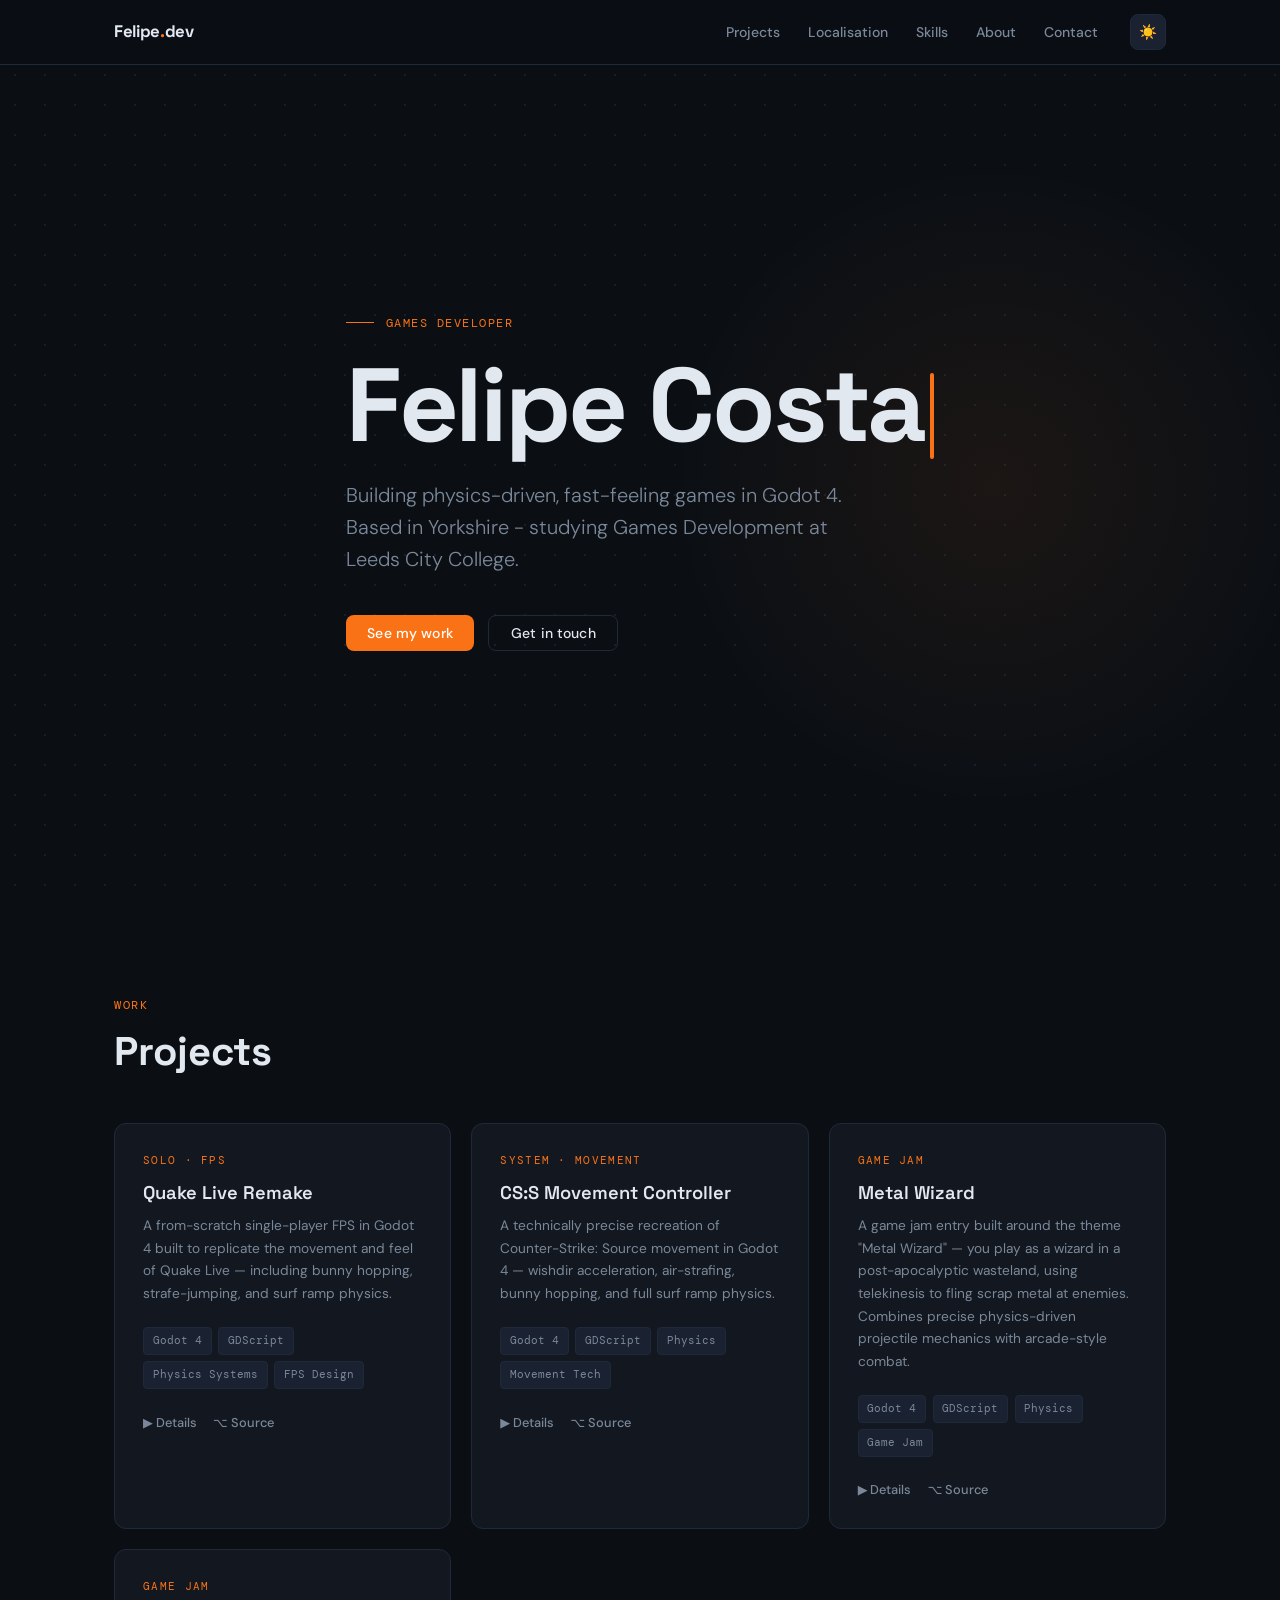
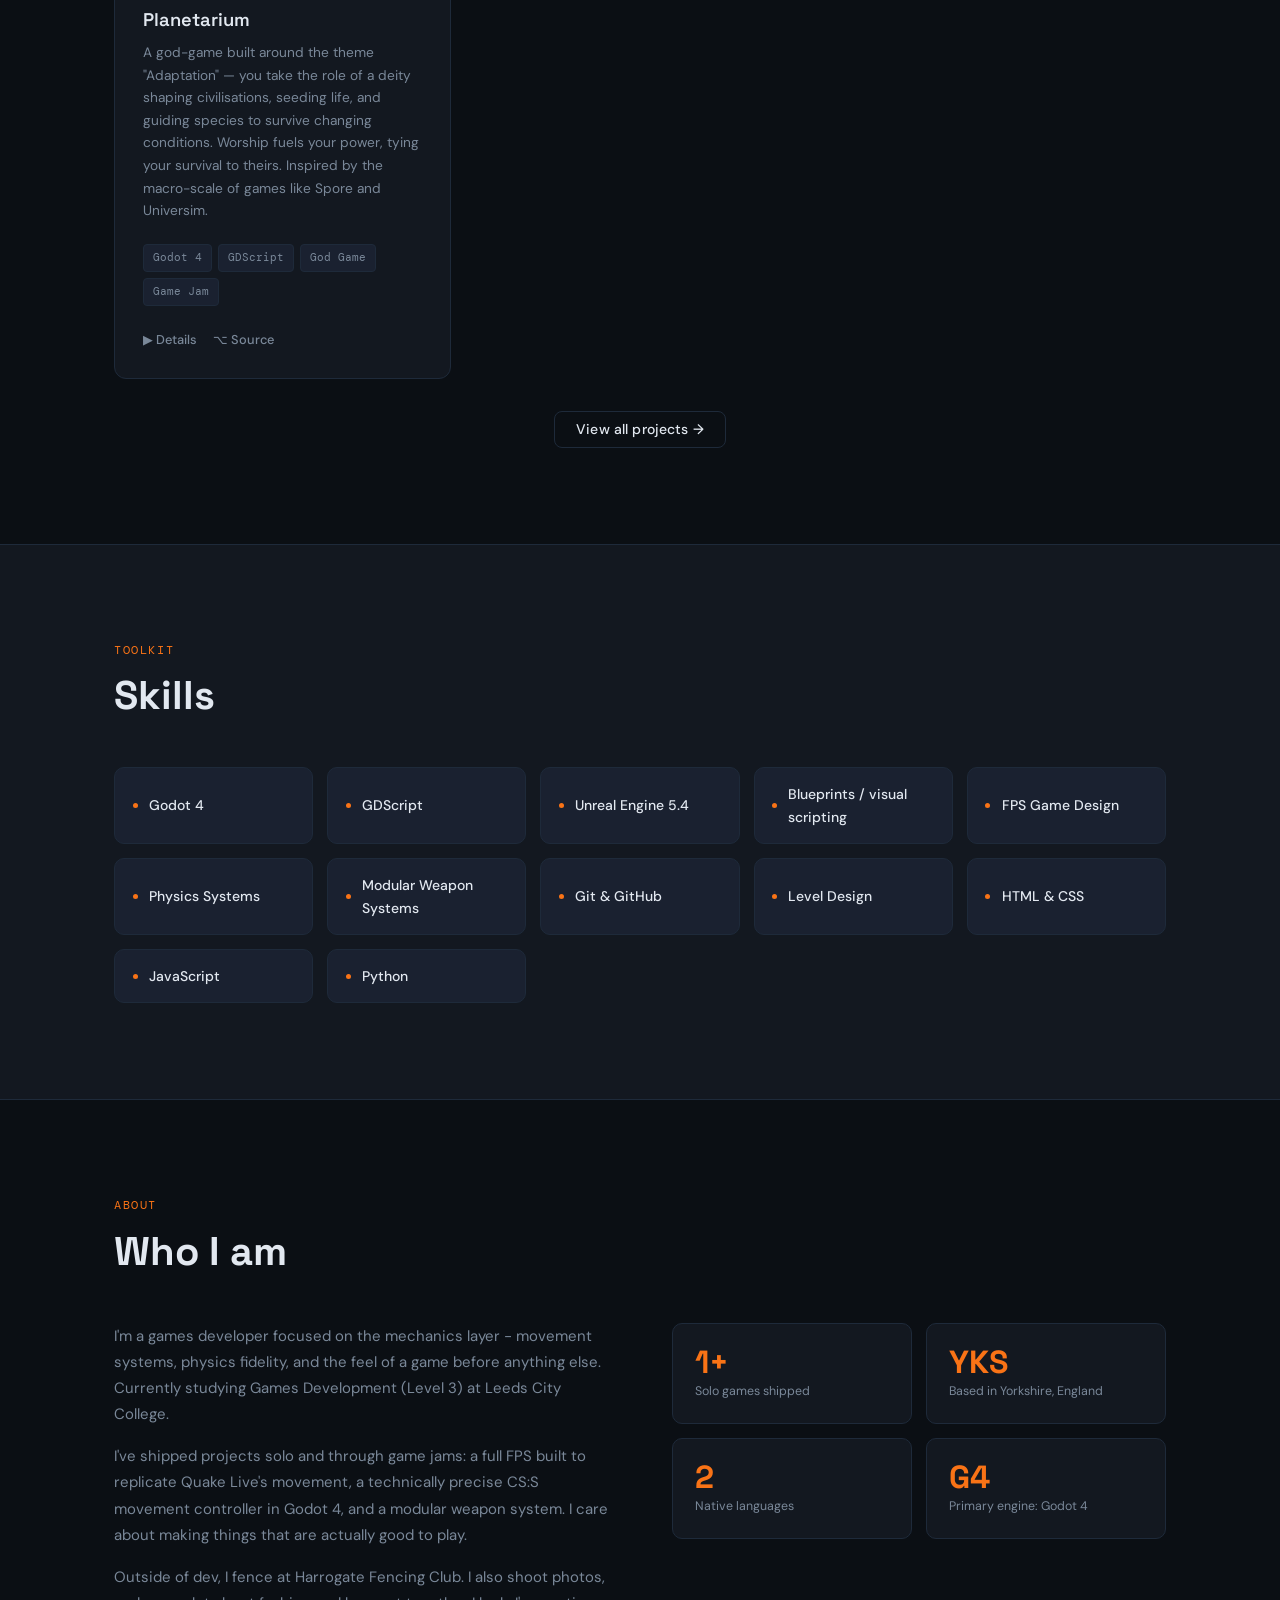
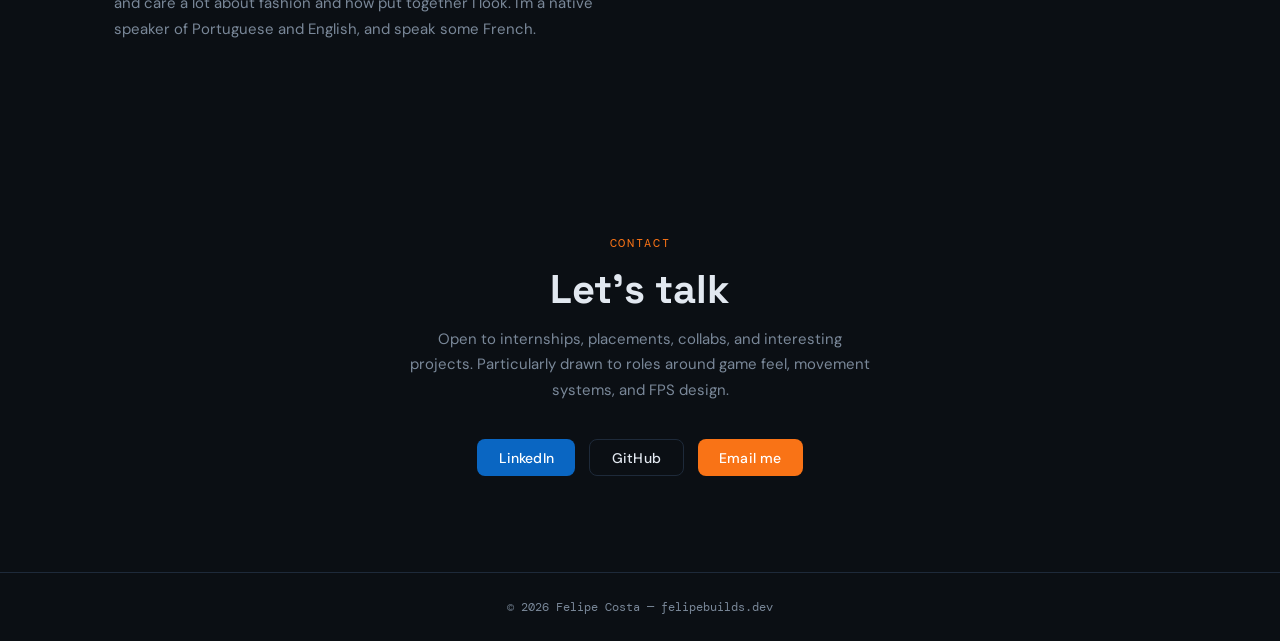
==== commit 9ccd53e2: "Enhance layout and responsiveness in index.html Updated CSS styles for layout and responsiveness." ====
--- a/index.html
+++ b/index.html
@@ -38,6 +38,10 @@
 
     html { scroll-behavior: smooth; }
 
+    /* Safety net: nothing on the page should ever force a horizontal
+       scrollbar, regardless of viewport width */
+    html, body { max-width: 100%; overflow-x: hidden; }
+
     body {
       background-color: var(--bg);
       color: var(--text);
@@ -55,10 +59,12 @@
     .container {
       max-width: 1100px;
       margin: 0 auto;
-      padding: 0 1.5rem;
-    }
-
-    .section { padding: 6rem 0; }
+      /* Fluid side padding: scales smoothly between phone and desktop
+         instead of jumping at fixed breakpoints */
+      padding: 0 clamp(1.1rem, 4vw, 1.5rem);
+    }
+
+    .section { padding: clamp(3rem, 8vw, 6rem) 0; }
 
     .section-label {
       font-family: 'DM Mono', monospace;
@@ -219,7 +225,7 @@
 
     .hero-name {
       font-family: 'Space Grotesk', sans-serif;
-      font-size: clamp(3rem, 8vw, 6.5rem);
+      font-size: clamp(2.75rem, 11vw, 6.5rem);
       font-weight: 700;
       line-height: 1.0;
       letter-spacing: -0.03em;
@@ -263,6 +269,7 @@
     .btn {
       display: inline-flex;
       align-items: center;
+      justify-content: center;
       gap: 0.4rem;
       font-family: 'DM Sans', sans-serif;
       font-size: 0.875rem;
@@ -558,15 +565,19 @@
     }
 
 
-    /* RESPONSIVE — nav-links now stay visible at every width instead of
-       vanishing below 768px. They shrink and can scroll horizontally
-       if the screen is too narrow to fit everything on one line. */
+    /* RESPONSIVE
+       - nav-links stay visible at every width (shrink + scroll instead
+         of disappearing)
+       - grids step down their minimum card width as the viewport
+         narrows, so nothing overflows and forces a horizontal scrollbar
+       - buttons go full-width on phones for easier tapping
+    */
     @media (max-width: 768px) {
       .nav-links { gap: 1.1rem; }
       .nav-links a { font-size: 0.8rem; }
       .nav-right { gap: 1rem; }
       .about-grid { grid-template-columns: 1fr; gap: 2rem; }
-      .section { padding: 4rem 0; }
+      .projects-grid { grid-template-columns: repeat(auto-fill, minmax(260px, 1fr)); }
     }
 
     @media (max-width: 480px) {
@@ -574,6 +585,13 @@
       .nav-links { gap: 0.8rem; }
       .nav-links a { font-size: 0.75rem; }
       .about-stats { grid-template-columns: 1fr 1fr; }
+      .projects-grid { grid-template-columns: 1fr; }
+      .skills-grid { grid-template-columns: repeat(auto-fill, minmax(150px, 1fr)); }
+      .hero-ctas .btn { flex: 1 1 auto; }
+    }
+
+    @media (max-width: 360px) {
+      .about-stats { grid-template-columns: 1fr; }
     }
 
 
@@ -599,6 +617,7 @@
       <div class="nav-right">
         <ul class="nav-links">
           <li><a href="projects.html">Projects</a></li>
+          <li><a href="localisation.html">Localisation</a></li>
           <li><a href="#skills">Skills</a></li>
           <li><a href="#about">About</a></li>
           <li><a href="#contact">Contact</a></li>
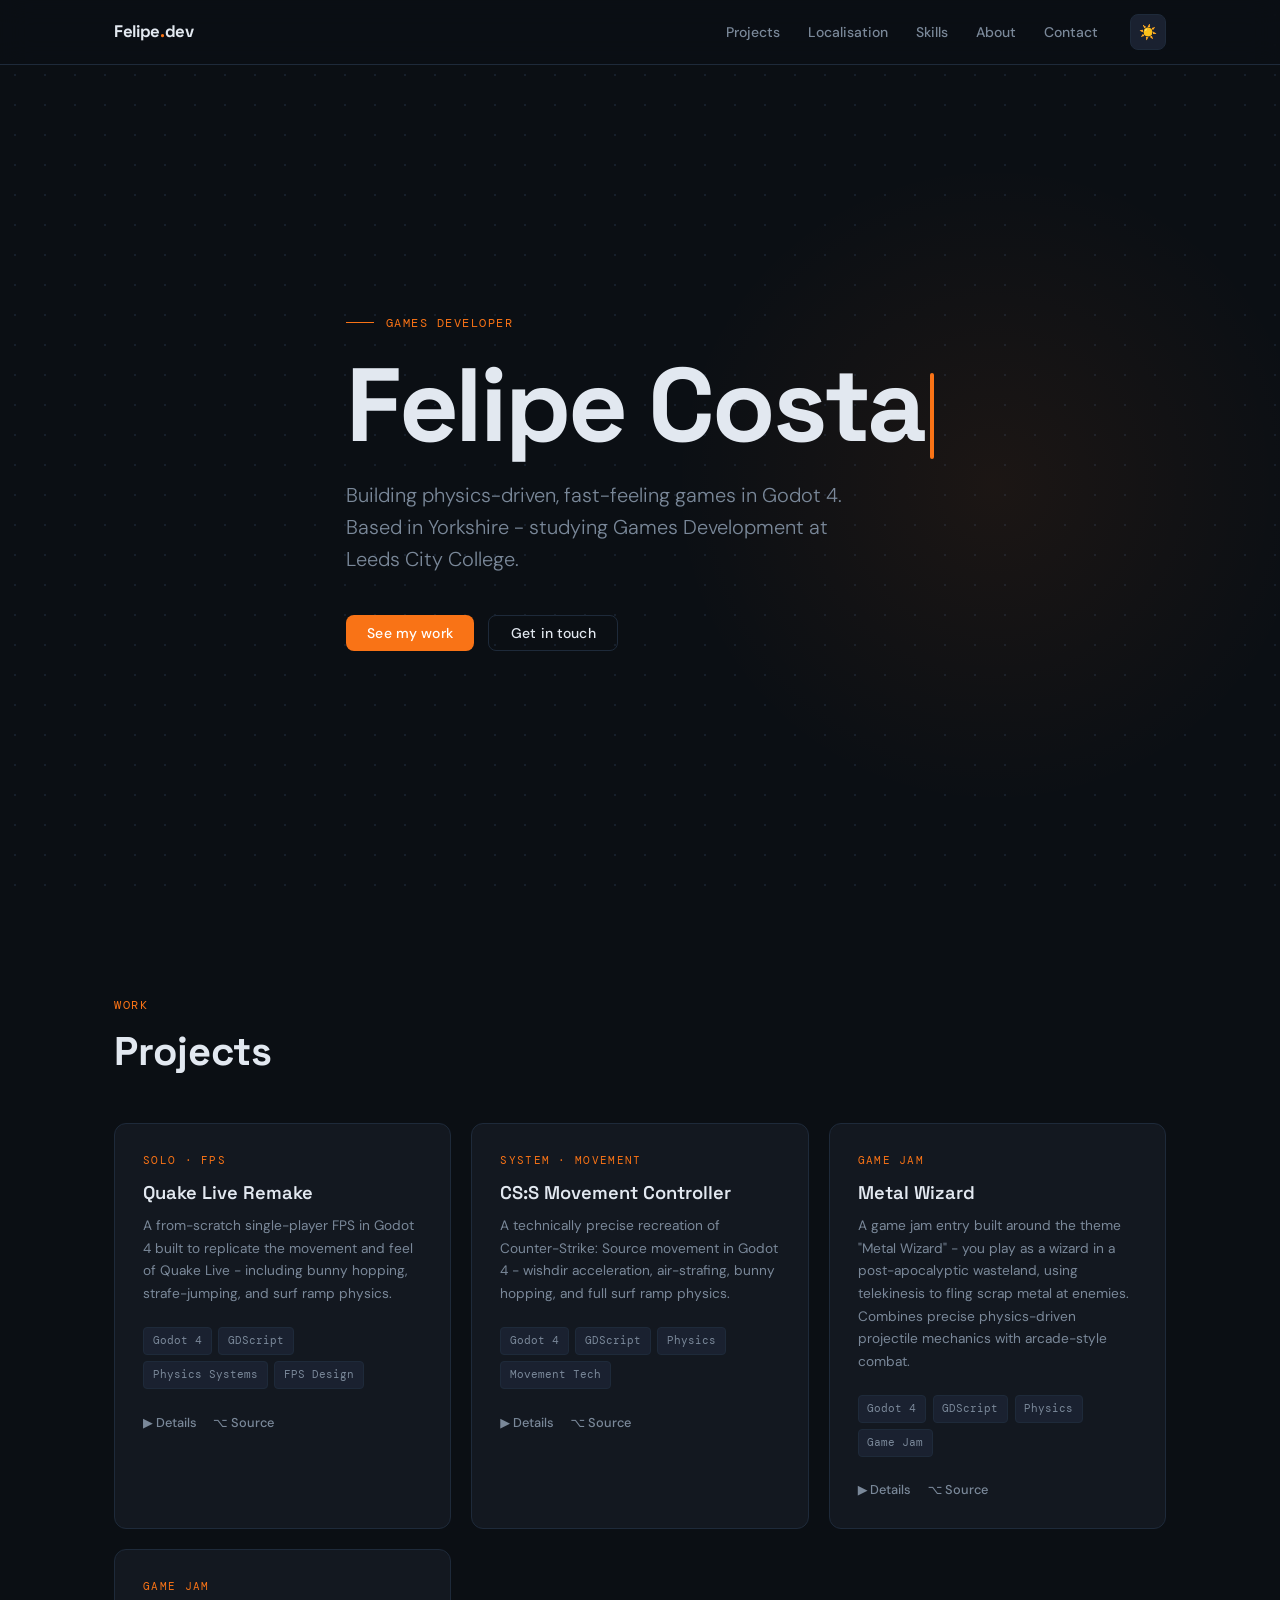
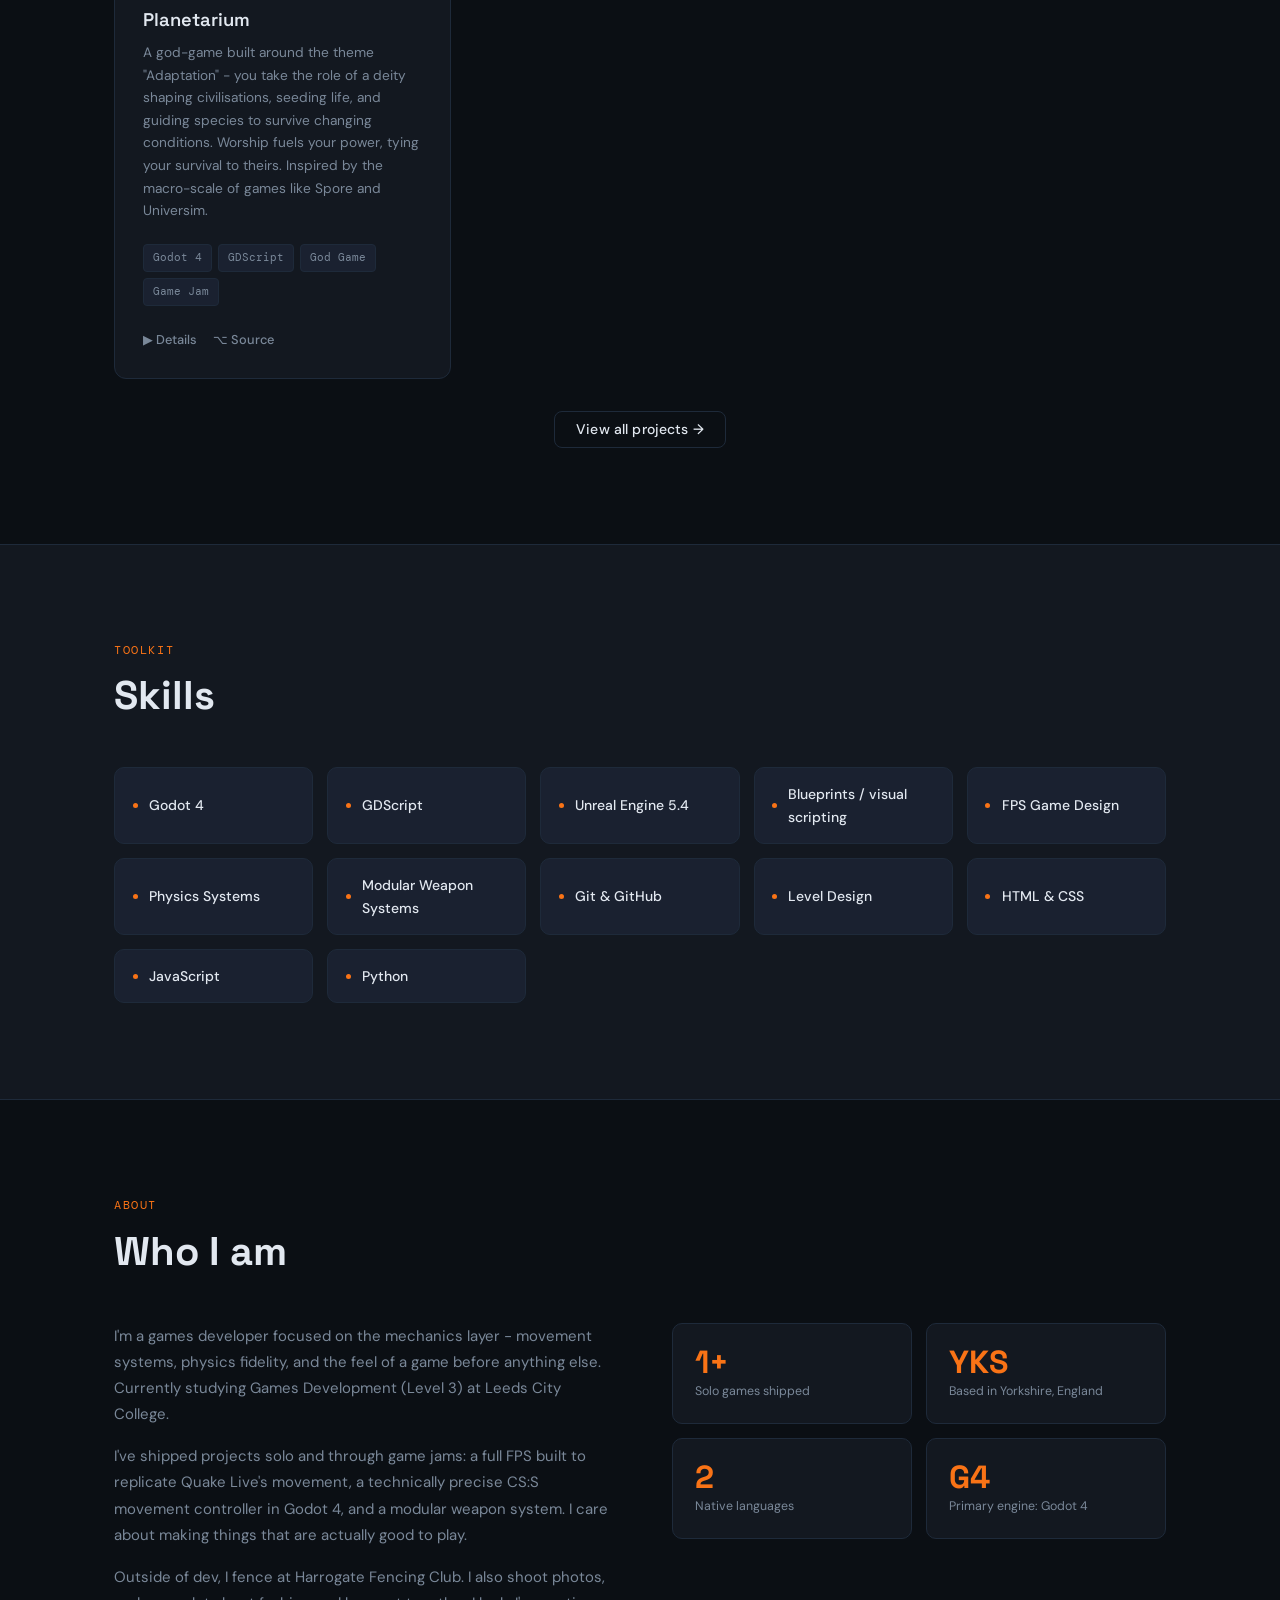
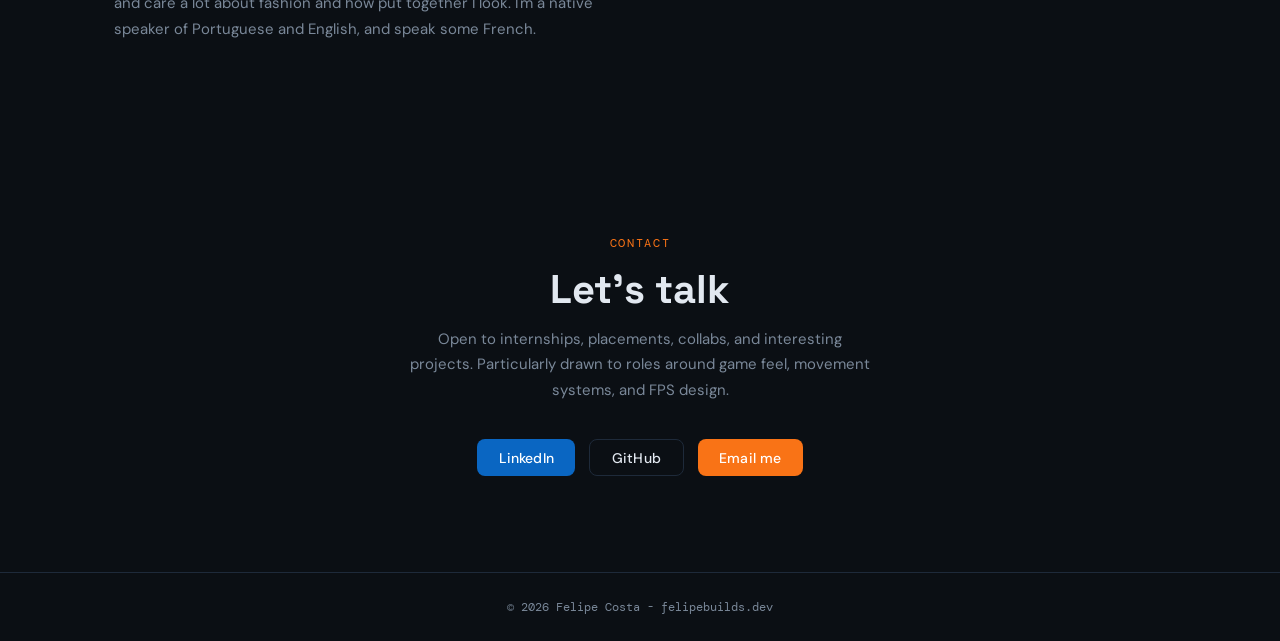
==== commit 0e271ed9: "Update index.html" ====
--- a/index.html
+++ b/index.html
@@ -3,13 +3,13 @@
 <head>
   <meta charset="UTF-8" />
   <meta name="viewport" content="width=device-width, initial-scale=1.0" />
-  <title>Felipe Costa — Games Developer</title>
+  <title>Felipe Costa - Games Developer</title>
   <link rel="preconnect" href="https://fonts.googleapis.com" />
   <link rel="preconnect" href="https://fonts.gstatic.com" crossorigin />
   <link href="https://fonts.googleapis.com/css2?family=Space+Grotesk:wght@400;500;600;700&family=DM+Sans:ital,opsz,wght@0,9..40,300;0,9..40,400;0,9..40,500;1,9..40,300&family=DM+Mono:wght@400;500&display=swap" rel="stylesheet" />
   <style>
 
-    /* DESIGN TOKENS — edit colours here */
+    /* DESIGN TOKENS - edit colours here */
     :root {
       --bg:        #0B0F14;
       --surface:   #131820;
@@ -283,7 +283,7 @@
       letter-spacing: 0.01em;
     }
 
-    /* Orange — Email */
+    /* Orange - Email */
     .btn-primary {
       background: var(--accent);
       color: #fff;
@@ -295,7 +295,7 @@
       box-shadow: 0 6px 24px rgba(249, 115, 22, 0.28);
     }
 
-    /* Blue — LinkedIn */
+    /* Blue - LinkedIn */
     .btn-linkedin {
       background: #0A66C2;
       color: #fff;
@@ -307,7 +307,7 @@
       box-shadow: 0 6px 24px rgba(10, 102, 194, 0.35);
     }
 
-    /* Ghost — GitHub */
+    /* Ghost - GitHub */
     .btn-github {
       background: transparent;
       color: var(--text);
@@ -325,7 +325,7 @@
       box-shadow: 0 0 16px rgba(11, 15, 20, 0.12);
     }
 
-    /* Generic outline — kept for any future use */
+    /* Generic outline - kept for any future use */
     .btn-outline {
       background: transparent;
       color: var(--text);
@@ -653,7 +653,7 @@
   </section>
 
 
-  <!-- PROJECTS (teaser — full list lives on projects.html) -->
+  <!-- PROJECTS (teaser - full list lives on projects.html) -->
   <section class="section" id="projects">
     <div class="container">
 
@@ -670,7 +670,7 @@
           <h3 class="project-name">Quake Live Remake</h3>
           <p class="project-desc">
             A from-scratch single-player FPS in Godot 4 built to replicate the movement
-            and feel of Quake Live — including bunny hopping, strafe-jumping, and surf ramp physics.
+            and feel of Quake Live - including bunny hopping, strafe-jumping, and surf ramp physics.
           </p>
 
           <div class="project-stack">
@@ -695,7 +695,7 @@
           <span class="project-type">System · Movement</span>
           <h3 class="project-name">CS:S Movement Controller</h3>
           <p class="project-desc">
-            A technically precise recreation of Counter-Strike: Source movement in Godot 4 —
+            A technically precise recreation of Counter-Strike: Source movement in Godot 4 -
             wishdir acceleration, air-strafing, bunny hopping, and full surf ramp physics.
           </p>
 
@@ -721,7 +721,7 @@
           <span class="project-type">Game Jam</span>
           <h3 class="project-name">Metal Wizard</h3>
           <p class="project-desc">
-            A game jam entry built around the theme "Metal Wizard" — you play as a wizard
+            A game jam entry built around the theme "Metal Wizard" - you play as a wizard
             in a post-apocalyptic wasteland, using telekinesis to fling scrap metal at enemies.
             Combines precise physics-driven projectile mechanics with arcade-style combat.
           </p>
@@ -748,7 +748,7 @@
           <span class="project-type">Game Jam</span>
           <h3 class="project-name">Planetarium</h3>
           <p class="project-desc">
-            A god-game built around the theme "Adaptation" — you take the role of a deity
+            A god-game built around the theme "Adaptation" - you take the role of a deity
             shaping civilisations, seeding life, and guiding species to survive changing
             conditions. Worship fuels your power, tying your survival to theirs.
             Inspired by the macro-scale of games like Spore and Universim.
@@ -888,7 +888,7 @@
   <!-- FOOTER -->
   <footer>
     <div class="container">
-      <p>© 2026 Felipe Costa — felipebuilds.dev</p>
+      <p>© 2026 Felipe Costa - felipebuilds.dev</p>
     </div>
   </footer>
 
@@ -909,7 +909,5 @@
       localStorage.setItem('fc-theme', next);
     });
   </script>
-
-
 </body>
 </html>
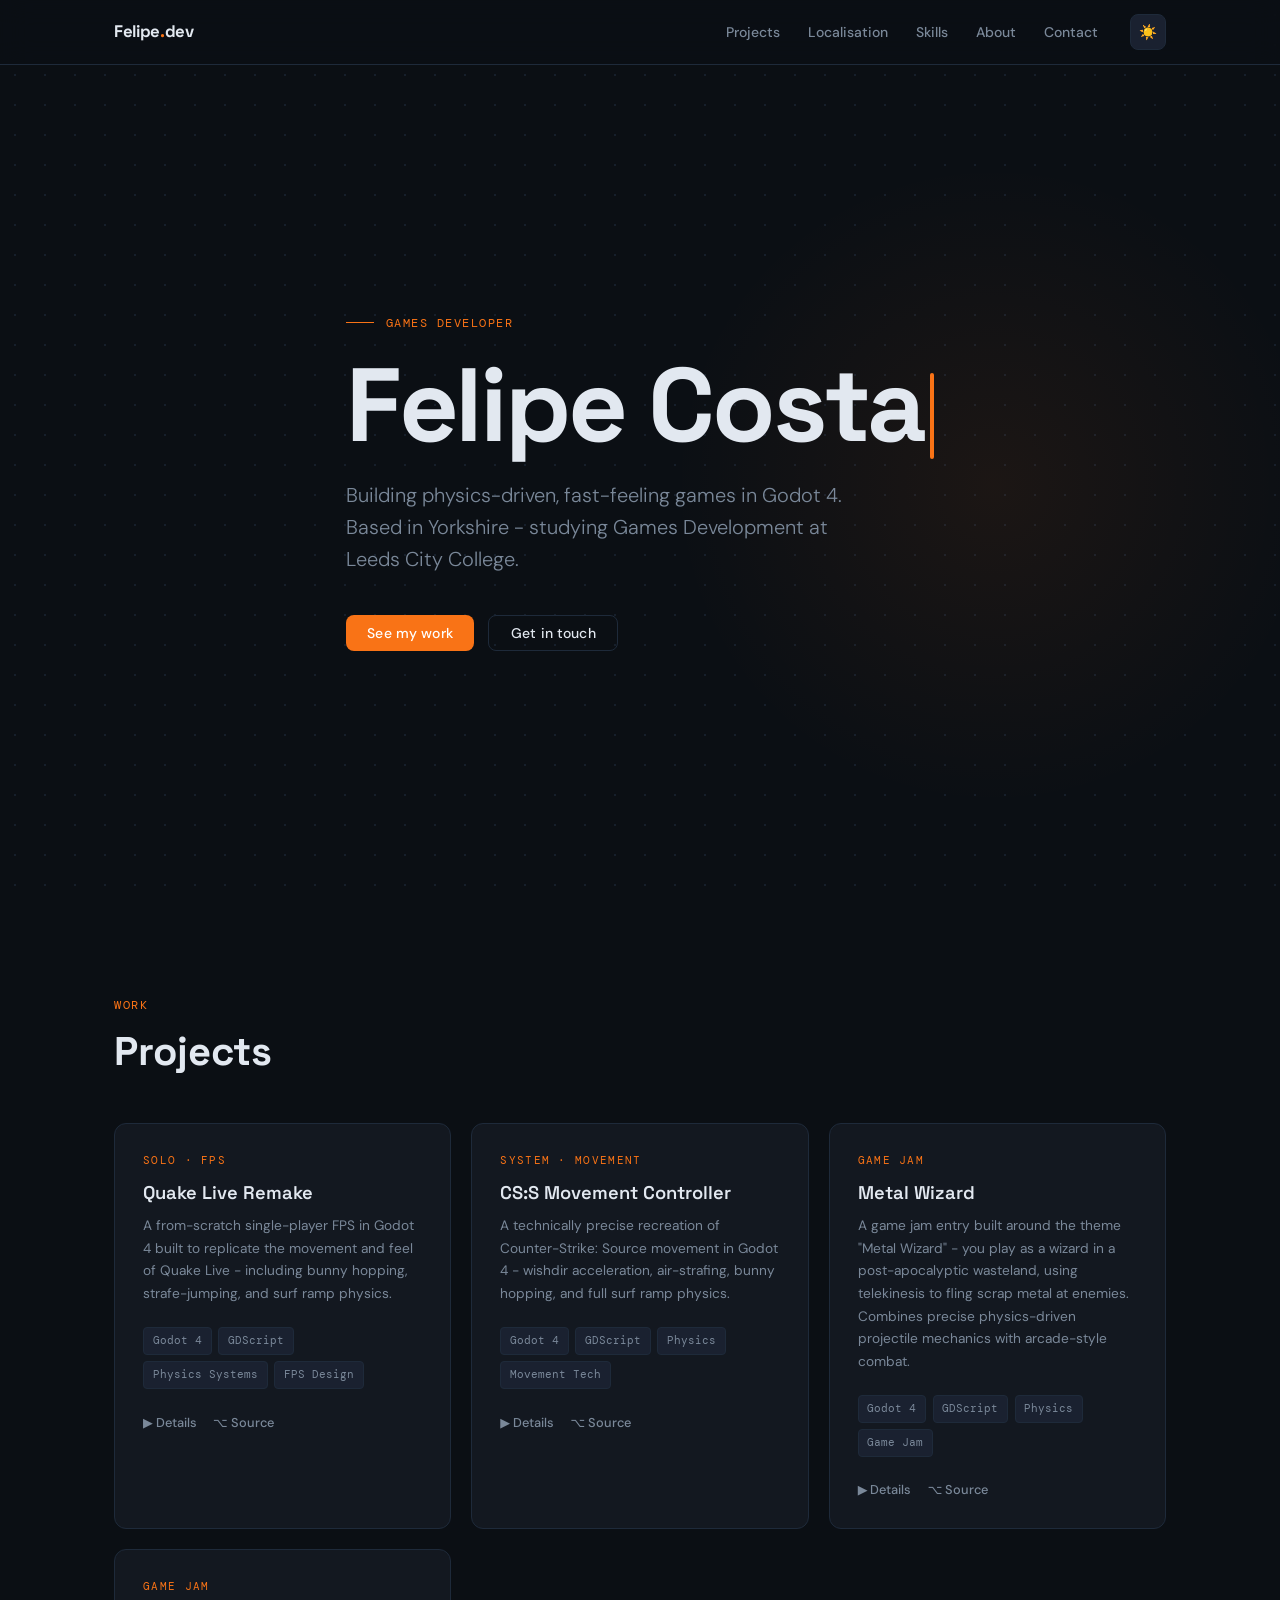
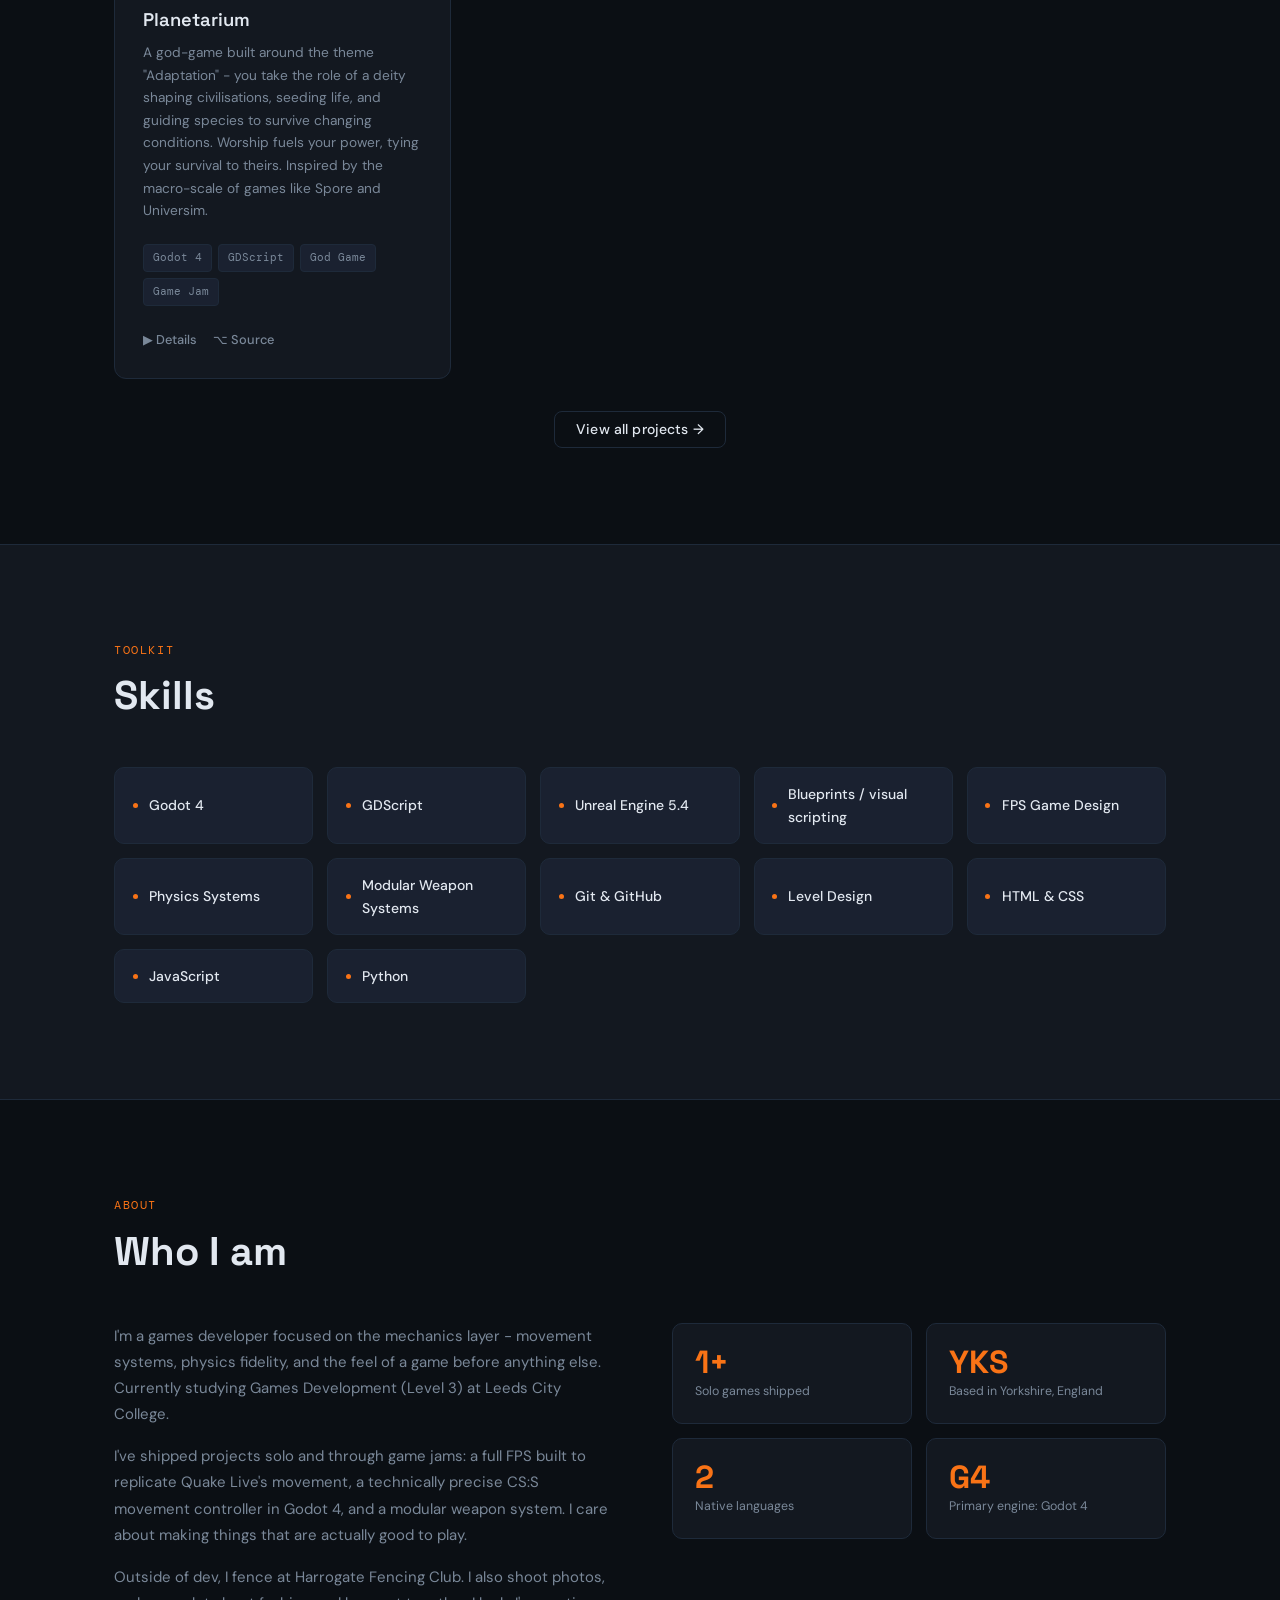
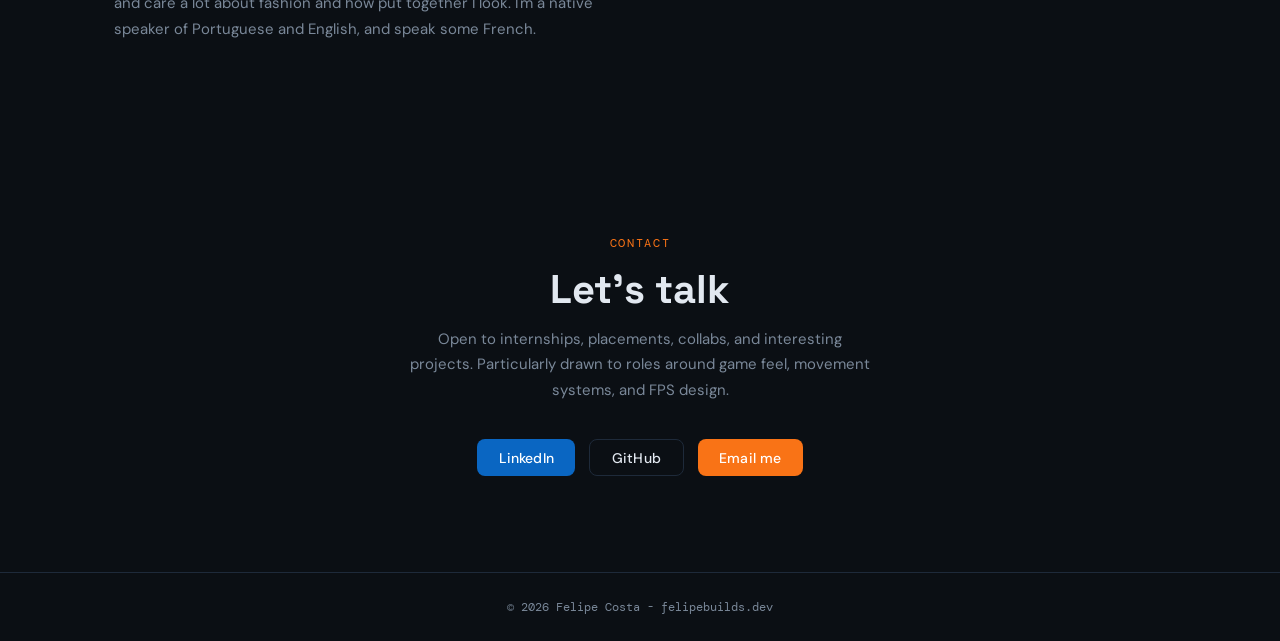
==== commit 75b3a5a8: "Enhance SEO and update project source links Added meta tags for SEO and updated project source links" ====
--- a/index.html
+++ b/index.html
@@ -4,6 +4,12 @@
   <meta charset="UTF-8" />
   <meta name="viewport" content="width=device-width, initial-scale=1.0" />
   <title>Felipe Costa - Games Developer</title>
+  <meta name="description" content="Felipe Costa - games developer building physics-driven, fast-feeling games in Godot 4. Movement systems, FPS design, and localisation work." />
+  <meta property="og:title" content="Felipe Costa - Games Developer" />
+  <meta property="og:description" content="Physics-driven, fast-feeling games in Godot 4. Movement systems, FPS design, and localisation work." />
+  <meta property="og:type" content="website" />
+  <meta name="theme-color" content="#0B0F14" />
+  <link rel="icon" type="image/svg+xml" href="favicon.svg" />
   <link rel="preconnect" href="https://fonts.googleapis.com" />
   <link rel="preconnect" href="https://fonts.gstatic.com" crossorigin />
   <link href="https://fonts.googleapis.com/css2?family=Space+Grotesk:wght@400;500;600;700&family=DM+Sans:ital,opsz,wght@0,9..40,300;0,9..40,400;0,9..40,500;1,9..40,300&family=DM+Mono:wght@400;500&display=swap" rel="stylesheet" />
@@ -145,6 +151,8 @@
     }
 
     .nav-links a:hover { color: var(--text); }
+
+    .nav-links a.active { color: var(--accent); }
 
     .theme-toggle {
       background: var(--surface-2);
@@ -338,6 +346,11 @@
       transform: translateY(-2px);
     }
 
+    .btn:focus-visible {
+      outline: 2px solid var(--accent);
+      outline-offset: 2px;
+    }
+
 
     /* PROJECT CARDS */
     .projects-grid {
@@ -735,7 +748,7 @@
 
           <div class="project-links">
             <a href="projects.html" class="project-link">▶ Details</a>
-            <a href="#" class="project-link">⌥ Source</a>
+            <a href="https://github.com/Felipe-builds" class="project-link" target="_blank" rel="noopener">⌥ Source</a>
           </div>
 
         </div>
@@ -763,7 +776,7 @@
 
           <div class="project-links">
             <a href="projects.html" class="project-link">▶ Details</a>
-            <a href="#" class="project-link">⌥ Source</a>
+            <a href="https://github.com/Felipe-builds" class="project-link" target="_blank" rel="noopener">⌥ Source</a>
           </div>
 
         </div>
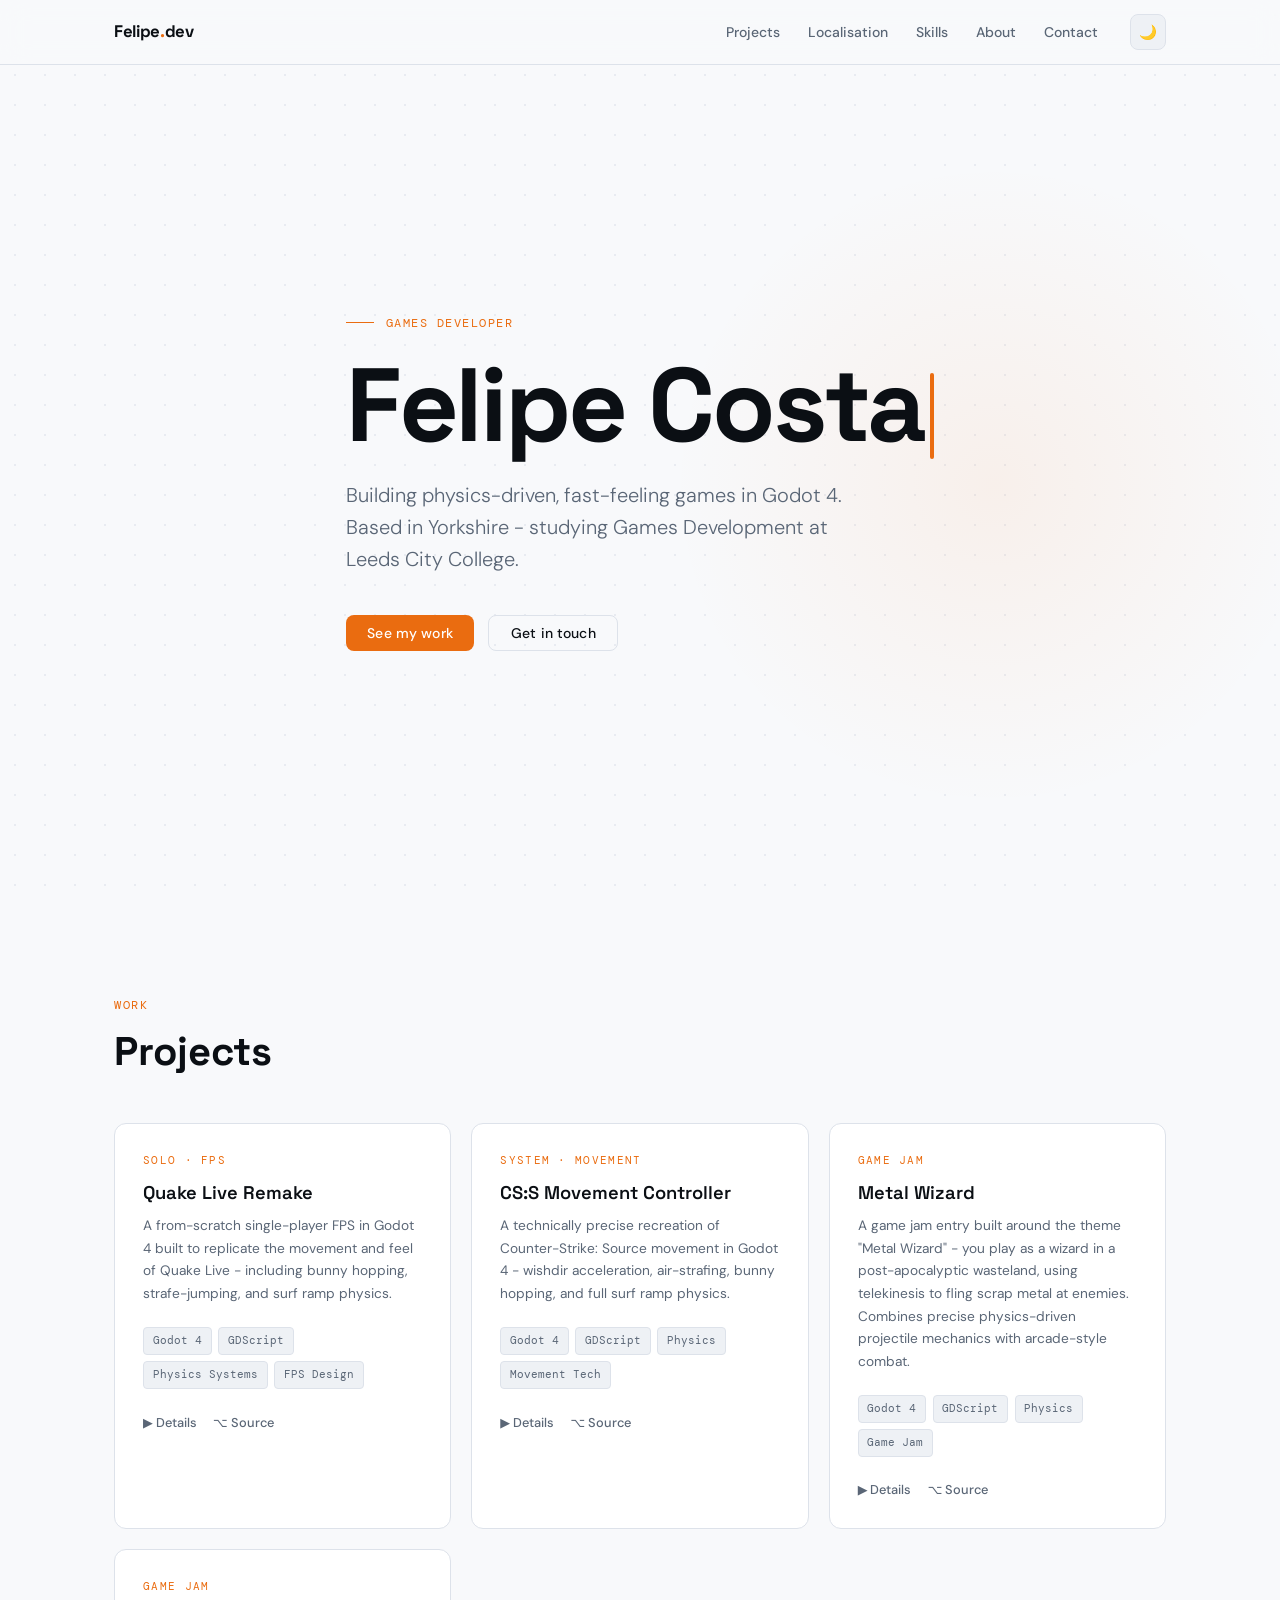
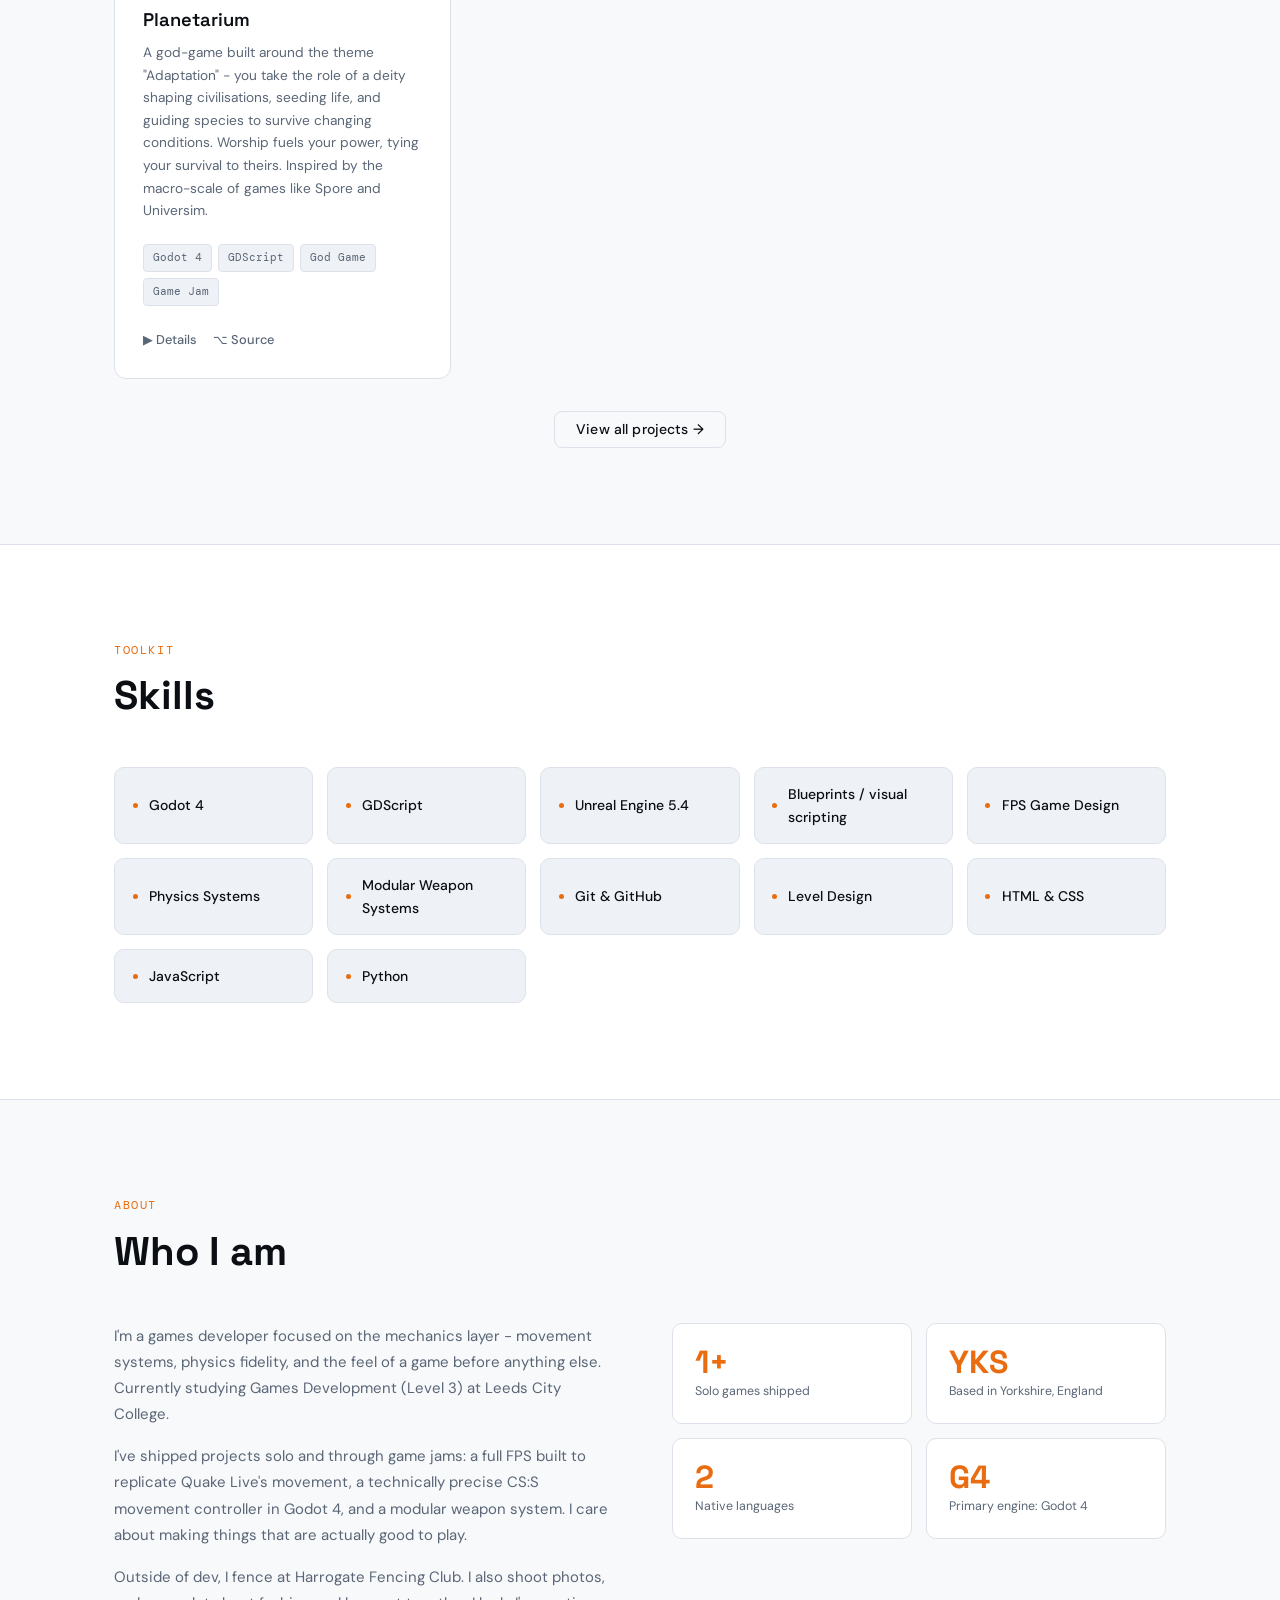
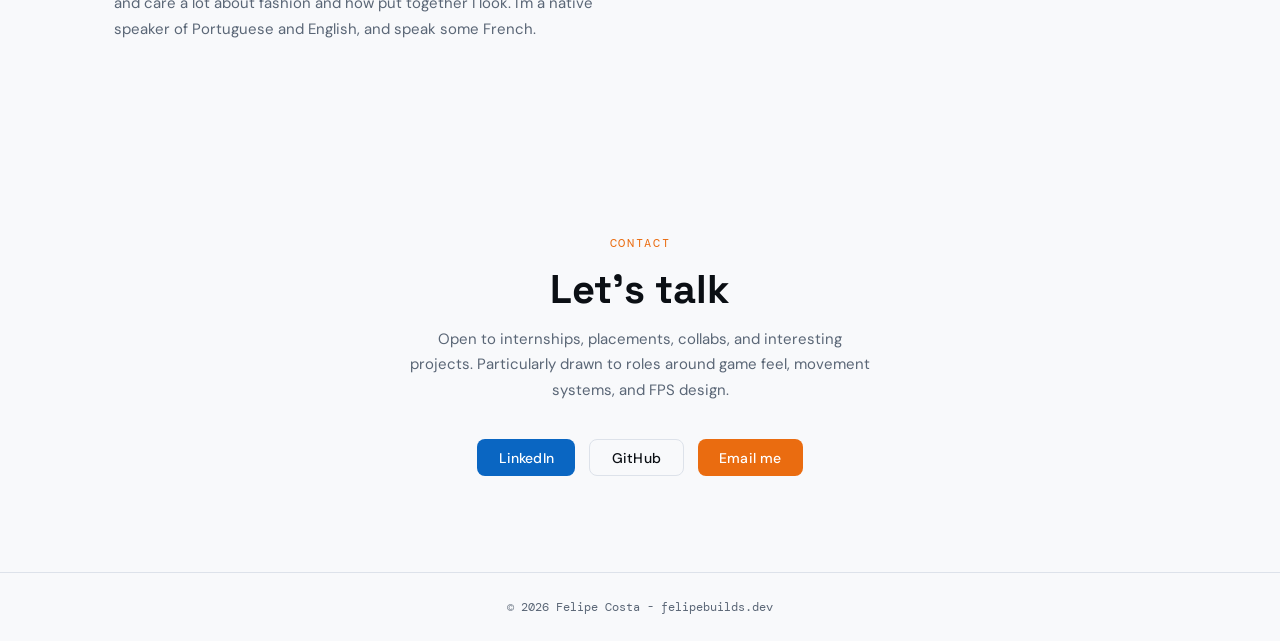
==== commit 78ce2779: "Implement theme selection and toggle functionality Added a script to set the theme based on user pre" ====
--- a/index.html
+++ b/index.html
@@ -3,6 +3,17 @@
 <head>
   <meta charset="UTF-8" />
   <meta name="viewport" content="width=device-width, initial-scale=1.0" />
+  <!-- Set the theme before first paint: a previously chosen theme wins,
+       otherwise fall back to the visitor's OS-level preference instead
+       of always forcing dark. Runs inline/early to avoid a flash of the
+       wrong theme on load. -->
+  <script>
+    (function () {
+      var stored = localStorage.getItem('fc-theme');
+      var theme = stored || (window.matchMedia('(prefers-color-scheme: light)').matches ? 'light' : 'dark');
+      document.documentElement.setAttribute('data-theme', theme);
+    })();
+  </script>
   <title>Felipe Costa - Games Developer</title>
   <meta name="description" content="Felipe Costa - games developer building physics-driven, fast-feeling games in Godot 4. Movement systems, FPS design, and localisation work." />
   <meta property="og:title" content="Felipe Costa - Games Developer" />
@@ -911,9 +922,8 @@
     const toggle = document.getElementById('themeToggle');
     const html   = document.documentElement;
 
-    const saved  = localStorage.getItem('fc-theme') || 'dark';
-    html.setAttribute('data-theme', saved);
-    toggle.textContent = saved === 'dark' ? '☀️' : '🌙';
+    // Theme is already set by the early head script - just sync the icon.
+    toggle.textContent = html.getAttribute('data-theme') === 'dark' ? '☀️' : '🌙';
 
     toggle.addEventListener('click', () => {
       const next = html.getAttribute('data-theme') === 'dark' ? 'light' : 'dark';
